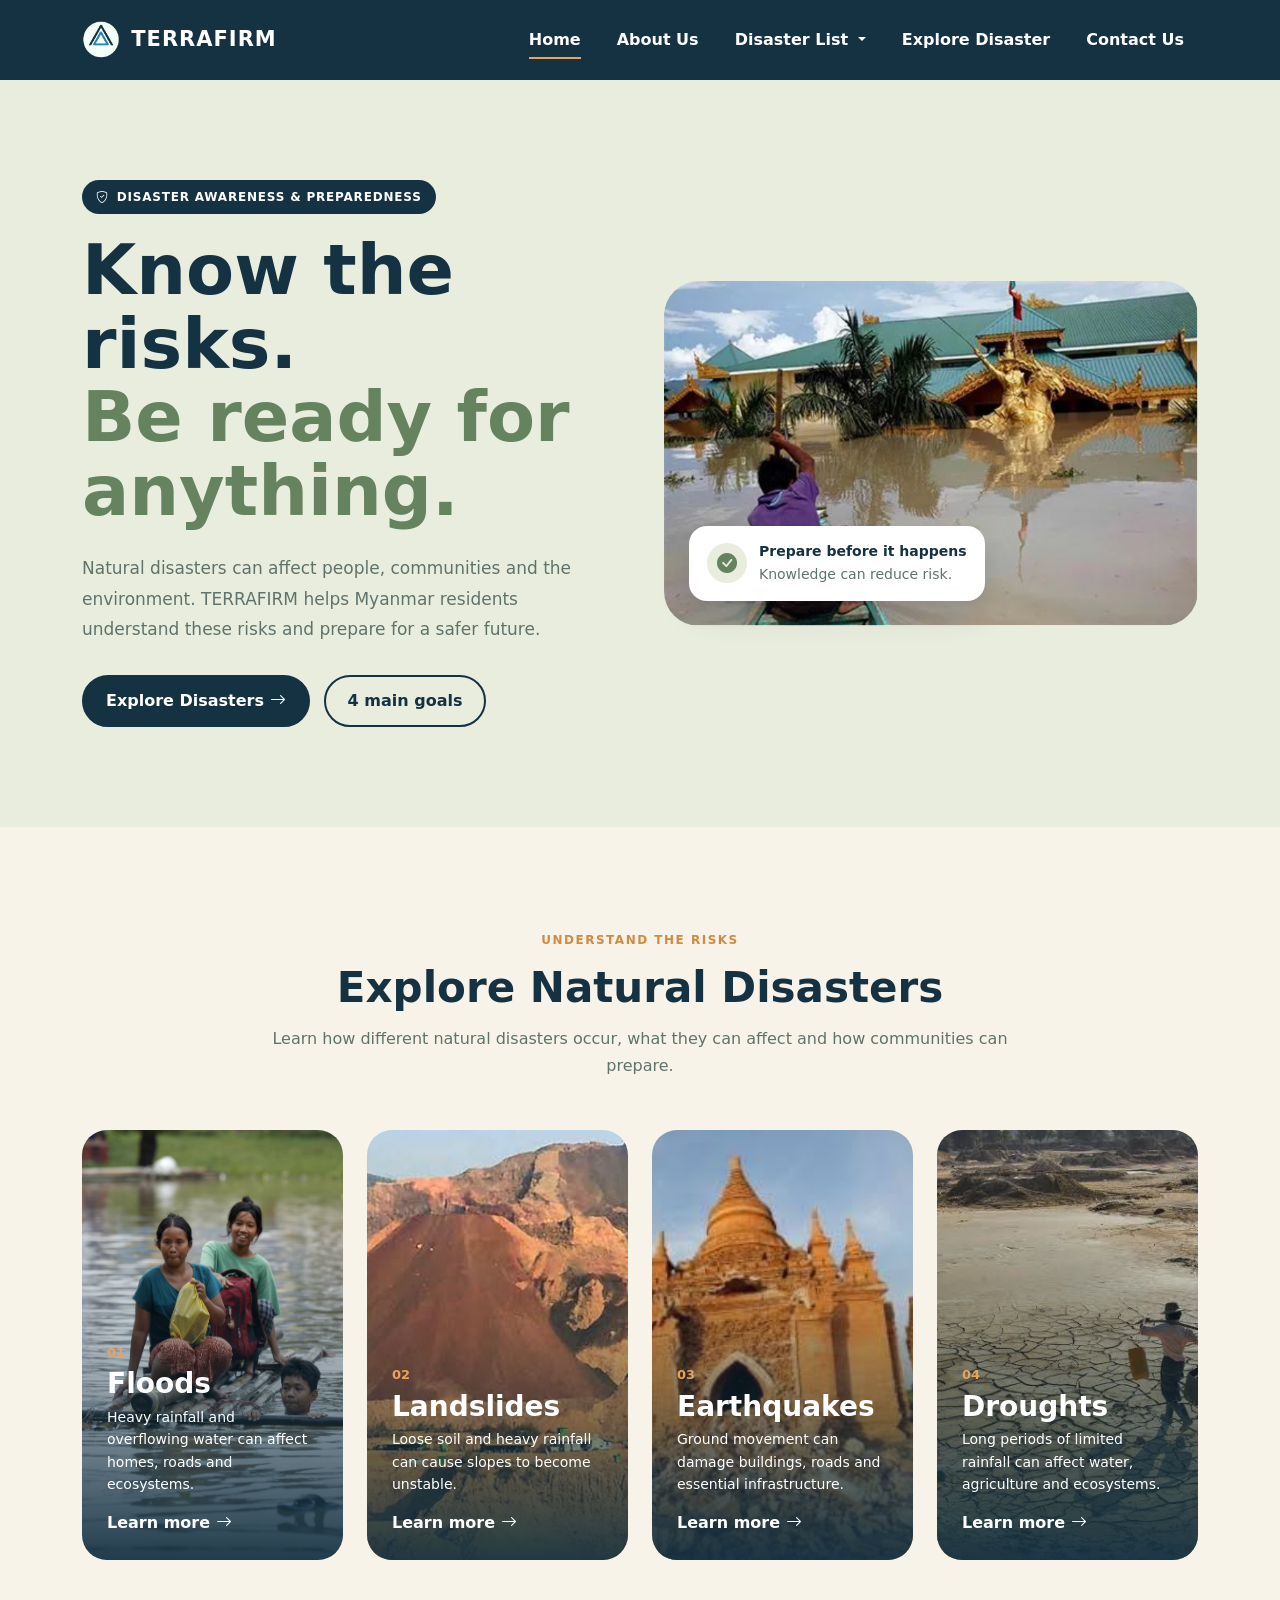
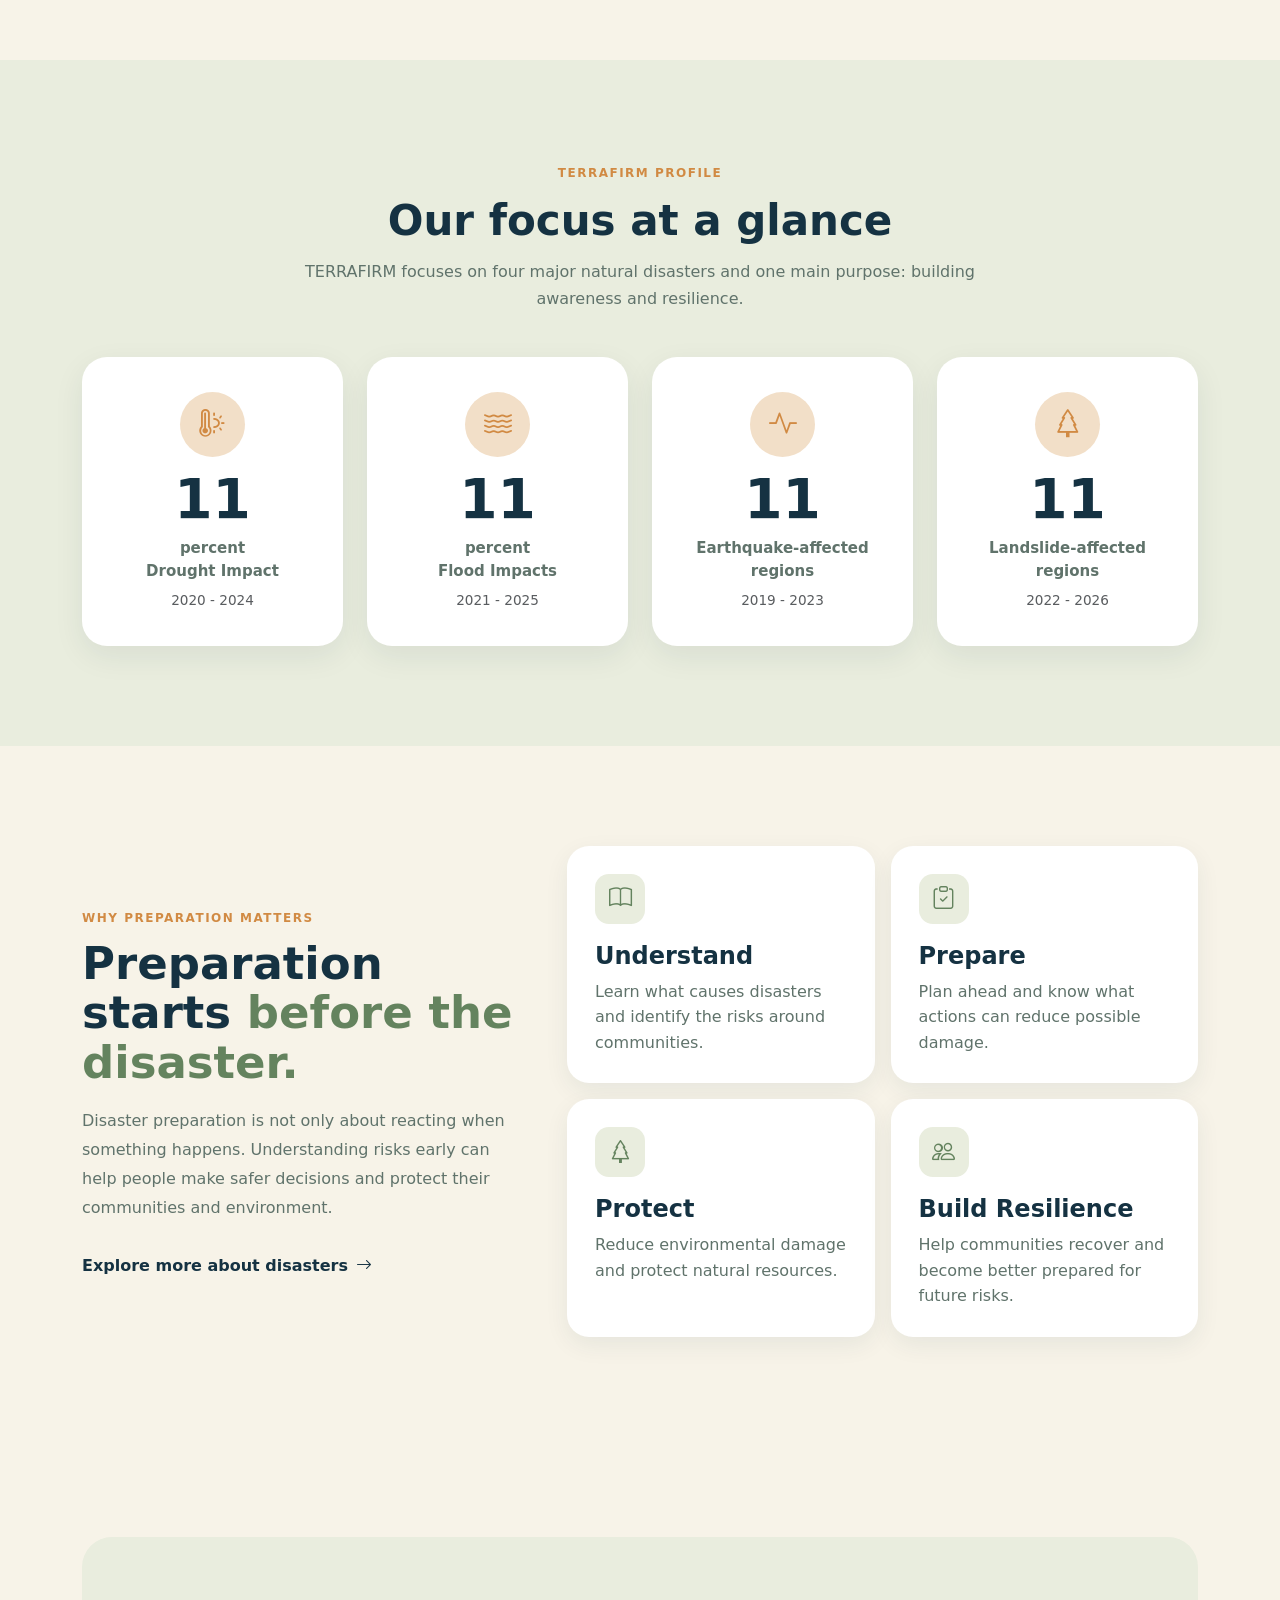
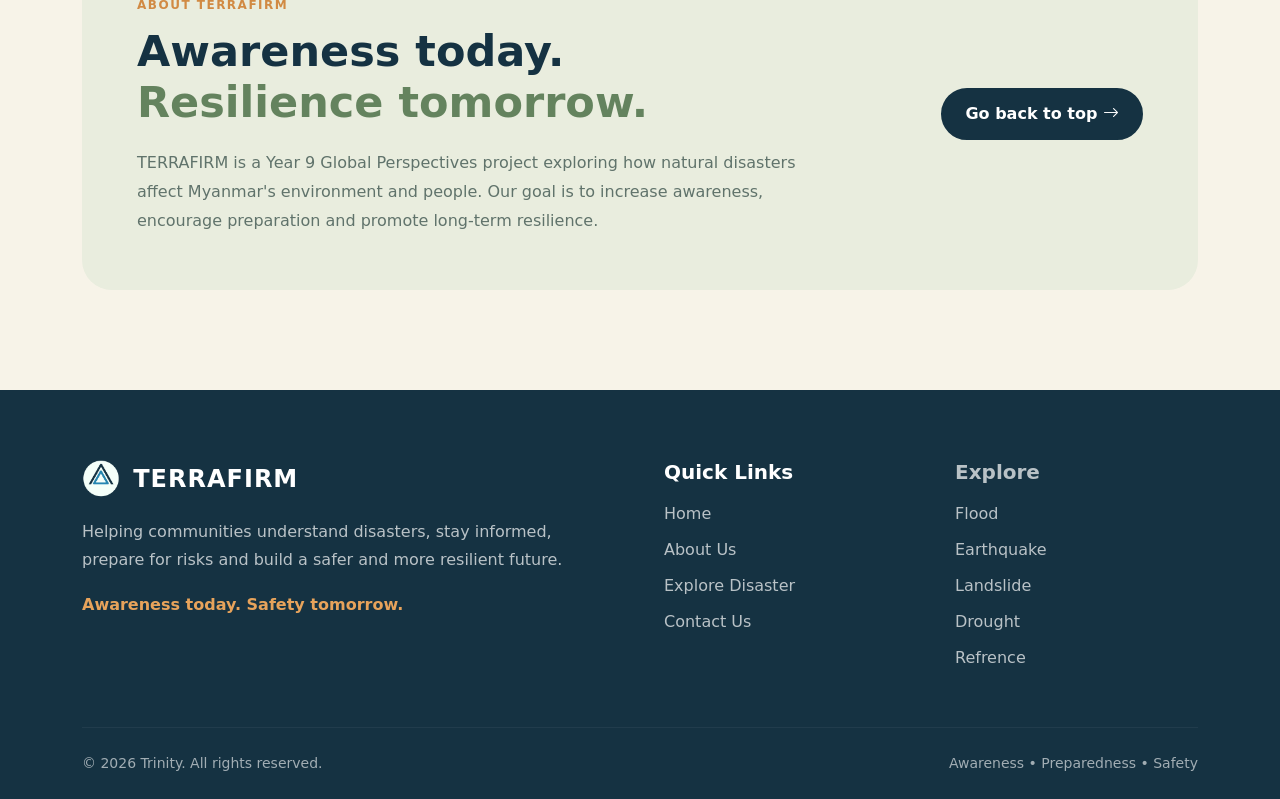
==== index.html @ 80b5dbc0 "Add files via upload" ====
<!DOCTYPE html>
<html lang="en">
<head>
    <meta charset="UTF-8">
    <meta name="viewport" content="width=device-width, initial-scale=1.0">
    <title>Home - TERRAFIRM</title>
    <link rel="icon" type="image/x-icon" href="./img/Logo.png">
    <!-- Bootstrap 5 CSS CDN -->
    <link href="https://cdn.jsdelivr.net/npm/bootstrap@5.3.3/dist/css/bootstrap.min.css" rel="stylesheet">
    <link rel="stylesheet" href="https://cdn.jsdelivr.net/npm/bootstrap-icons@1.11.3/font/bootstrap-icons.min.css">
    <link rel="stylesheet" href="style.css">
    <style>
        .hero-section {
            padding: 100px 0;
            background: #e9edde;
        }

        .hero-tag {
            display: inline-flex;
            align-items: center;
            gap: 8px;
            background: #153242;
            color: white;
            padding: 8px 14px;
            border-radius: 30px;
            font-size: 12px;
            font-weight: 700;
            letter-spacing: 0.8px;
            margin-bottom: 20px;
        }

        .hero-section h1 {
            font-size: clamp(42px, 6vw, 70px);
            line-height: 1.05;
            font-weight: 800;
            color: #153242;
            margin-bottom: 25px;
        }

        .hero-section h1 span {
            display: block;
            color: #64835e;
        }

        .hero-text {
            color: #60736b;
            font-size: 17px;
            line-height: 1.8;
            max-width: 570px;
        }

        .hero-buttons {
            display: flex;
            flex-wrap: wrap;
            gap: 14px;
            margin-top: 30px;
        }

        .btn-main {
            background: #153242;
            color: white;
            border: 2px solid #153242;
            padding: 12px 22px;
            border-radius: 30px;
            font-weight: 700;
        }

        .btn-main:hover {
            background: #64835e;
            border-color: #64835e;
            color: white;
        }

        .btn-outline-main {
            background: transparent;
            color: #153242;
            border: 2px solid #153242;
            padding: 12px 22px;
            border-radius: 30px;
            font-weight: 700;
        }

        .btn-outline-main:hover {
            background: #153242;
            color: white;
        }

        .hero-image-wrapper {
            position: relative;
        }

        .hero-image {
            width: 100%;
            border-radius: 35px;
            display: block;
        }

        .floating-card {
            position: absolute;
            left: 25px;
            bottom: 25px;
            display: flex;
            align-items: center;
            gap: 12px;
            background: white;
            padding: 15px 18px;
            border-radius: 18px;
            box-shadow: 0 12px 30px rgba(21, 50, 66, 0.18);
        }

        .floating-icon {
            width: 40px;
            height: 40px;
            display: flex;
            align-items: center;
            justify-content: center;
            background: #e9edde;
            color: #64835e;
            border-radius: 50%;
            font-size: 20px;
        }

        .floating-card strong {
            display: block;
            color: #153242;
            font-size: 14px;
        }

        .floating-card small {
            color: #60736b;
        }

        .section-heading {
            max-width: 750px;
            margin: 0 auto 50px;
        }

        .section-heading > span {
            color: #d18a43;
            font-size: 12px;
            font-weight: 800;
            letter-spacing: 1.5px;
        }

        .section-heading h2 {
            font-size: 42px;
            font-weight: 800;
            color: #153242;
            margin: 12px 0;
        }

        .section-heading p {
            color: #60736b;
            line-height: 1.7;
        }

        .disaster-section {
            padding: 100px 0;
            background: #f7f3e8;
        }

        .disaster-card {
            height: 430px;
            border-radius: 25px;
            overflow: hidden;
            position: relative;
            background: #153242;
        }

        .disaster-card img {
            width: 100%;
            height: 100%;
            object-fit: cover;
            display: block;
            transition: transform 0.5s ease;
        }

        .disaster-card:hover img {
            transform: scale(1.08);
        }

        .disaster-overlay {
            position: absolute;
            inset: 0;
            display: flex;
            flex-direction: column;
            justify-content: flex-end;
            padding: 25px;
            color: white;
            background: linear-gradient(
                transparent 25%,
                rgba(21, 50, 66, 0.95) 100%
            );
        }

        .disaster-overlay > span {
            color: #e7a35b;
            font-size: 13px;
            font-weight: 800;
        }

        .disaster-overlay h3 {
            font-size: 28px;
            font-weight: 800;
            margin: 5px 0;
        }

        .disaster-overlay p {
            font-size: 14px;
            line-height: 1.6;
            margin-bottom: 15px;
        }

        .disaster-overlay a {
            color: white;
            text-decoration: none;
            font-weight: 700;
        }

        .disaster-overlay a:hover {
            color: #e7a35b;
        }

        /* Profiel Statistics */

        .stats-section {
            padding: 100px 0;
            background: #e9edde;
        }

        .stats-section .section-heading {
            margin-bottom: 45px;
        }

        .stat-card {
            background: white;
            border-radius: 25px;
            padding: 35px 20px;
            text-align: center;
            height: 100%;
            box-shadow: 0 10px 30px rgba(21, 50, 66, 0.08);
            transition: transform 0.3s ease,
                        box-shadow 0.3s ease;
        }

        .stat-card:hover {
            transform: translateY(-8px);
            box-shadow: 0 18px 40px rgba(21, 50, 66, 0.15);
        }

        .stat-icon {
            width: 65px;
            height: 65px;
            margin: 0 auto 15px;
            display: flex;
            align-items: center;
            justify-content: center;
            background: #f2dfc8;
            color: #d18a43;
            border-radius: 50%;
            font-size: 28px;
        }

        .stat-card h3 {
            color: #153242;
            font-size: 55px;
            line-height: 1;
            font-weight: 800;
            margin: 10px 0;
        }

        .stat-card p {
            color: #60736b;
            font-size: 15px;
            font-weight: 700;
            margin: 0;
        }

        .why-section {
            padding: 100px 0;
            background: #f7f3e8;
        }

        .section-label {
            display: inline-block;
            color: #d18a43;
            font-size: 12px;
            font-weight: 800;
            letter-spacing: 1.5px;
            margin-bottom: 12px;
        }

        .why-section h2 {
            font-size: 45px;
            line-height: 1.1;
            font-weight: 800;
            color: #153242;
            margin-bottom: 20px;
        }

        .why-section h2 span {
            color: #64835e;
        }

        .why-section > .container > .row > .col-lg-5 > p {
            color: #60736b;
            line-height: 1.8;
        }

        .text-button {
            display: inline-flex;
            align-items: center;
            gap: 8px;
            margin-top: 15px;
            color: #153242;
            font-weight: 700;
            text-decoration: none;
        }

        .text-button:hover {
            color: #d18a43;
        }

        .info-card {
            background: white;
            padding: 28px;
            border-radius: 22px;
            height: 100%;
            box-shadow: 0 8px 25px rgba(21, 50, 66, 0.07);
        }

        .info-icon {
            width: 50px;
            height: 50px;
            display: flex;
            align-items: center;
            justify-content: center;
            background: #e9edde;
            color: #64835e;
            border-radius: 14px;
            font-size: 23px;
            margin-bottom: 18px;
        }

        .info-card h4 {
            color: #153242;
            font-weight: 800;
        }

        .info-card p {
            color: #60736b;
            line-height: 1.6;
            margin: 0;
        }

        .snapshot-section {
            padding: 100px 0;
            background: #153242;
        }

        .light-heading > span {
            color: #e7a35b;
        }

        .light-heading h2 {
            color: white;
        }

        .light-heading p {
            color: rgba(255, 255, 255, 0.72);
        }

        .snapshot-card {
            position: relative;
            background: #203f4f;
            border: 1px solid rgba(255, 255, 255, 0.08);
            border-radius: 25px;
            padding: 30px;
            min-height: 280px;
            color: white;
            transition: transform 0.3s ease;
        }

        .snapshot-card:hover {
            transform: translateY(-8px);
        }

        .snapshot-number {
            color: #e7a35b;
            font-size: 13px;
            font-weight: 800;
            margin-bottom: 30px;
        }

        .snapshot-card > i {
            font-size: 35px;
            color: #e7a35b;
            display: block;
            margin-bottom: 18px;
        }

        .snapshot-card h4 {
            font-weight: 800;
            margin-bottom: 12px;
        }

        .snapshot-card p {
            color: rgba(255, 255, 255, 0.7);
            line-height: 1.6;
            margin: 0;
        }

        .project-section {
            padding: 100px 0;
            background: #f7f3e8;
        }

        .project-box {
            background: #e9edde;
            border-radius: 30px;
            padding: 55px;
        }

        .project-box h2 {
            color: #153242;
            font-size: 43px;
            font-weight: 800;
            margin-bottom: 20px;
        }

        .project-box h2 span {
            color: #64835e;
        }

        .project-box p {
            color: #60736b;
            line-height: 1.8;
            max-width: 750px;
            margin: 0;
        }

        @media (max-width: 991px) {

            .hero-section {
                padding: 70px 0;
            }

            .hero-section h1 {
                font-size: 50px;
            }

            .hero-image-wrapper {
                margin-top: 20px;
            }

            .why-section h2 {
                font-size: 40px;
            }

            .project-box {
                padding: 40px;
            }
        }

        @media (max-width: 576px) {

            .hero-section {
                padding: 60px 0;
            }

            .hero-section h1 {
                font-size: 42px;
            }

            .hero-text {
                font-size: 15px;
            }

            .floating-card {
                left: 12px;
                bottom: 12px;
                padding: 12px;
            }

            .disaster-section,
            .stats-section,
            .why-section,
            .snapshot-section,
            .project-section {
                padding: 70px 0;
            }

            .section-heading h2 {
                font-size: 34px;
            }

            .why-section h2 {
                font-size: 36px;
            }

            .project-box {
                padding: 30px 20px;
            }

            .project-box h2 {
                font-size: 34px;
            }
        }
    </style>
</head>
<body class="d-flex flex-column min-vh-100">
    <nav class="navbar navbar-expand-lg navbar-dark">
        <div class="container">
            <a class="navbar-brand d-flex align-items-center" href="./index.html">
                <img src="./img/Logo.png" alt="TERRAFIRM Logo" class="logo">
                <span class="brand-name">TERRAFIRM</span>
            </a>

            <!-- Burger -->
            <button class="navbar-toggler border-0 shadow-none" type="button" data-bs-toggle="collapse" data-bs-target="#navbarNav" aria-controls="navbarNav" aria-expanded="false" aria-label="Toggle navigation">
                <span class="navbar-toggler-icon"></span>
            </button>

            <div class="collapse navbar-collapse" id="navbarNav">
                <ul class="navbar-nav ms-auto align-items-lg-center gap-lg-2">
                    <li class="nav-item">
                        <a class="nav-link active" href="./index.html">
                            Home
                        </a>
                    </li>

                    <li class="nav-item">
                        <a class="nav-link" href="./aboutUs.html">
                            About Us
                        </a>
                    </li>

                    <!-- Disaster Dropdown -->
                    <li class="nav-item dropdown">
                        <a class="nav-link dropdown-toggle" href="#" role="button" data-bs-toggle="dropdown" aria-expanded="false"> Disaster List </a>

                        <ul class="dropdown-menu">
                            <li>
                                <a class="dropdown-item" href="./flood.html">
                                    <i class="bi bi-water me-2"></i>
                                    Flood
                                </a>
                            </li>

                            <li>
                                <a class="dropdown-item" href="./earthquake.html">
                                    <i class="bi bi-globe-americas me-2"></i>
                                    Earthquake
                                </a>
                            </li>

                            <li>
                                <a class="dropdown-item" href="./landslide.html">
                                    <i class="bi bi-tree me-2"></i>
                                    Landslide
                                </a>
                            </li>

                            <li>
                                <a class="dropdown-item" href="./drought.html">
                                    <i class="bi bi-brightness-high me-2"></i>
                                    Drought
                                </a>
                            </li>
                        </ul>
                    </li>

                    <li class="nav-item">
                        <a class="nav-link" href="./explore.html">
                            Explore Disaster
                        </a>
                    </li>

                    <li class="nav-item">
                        <a class="nav-link contact-link" href="./contactUs.html">
                            Contact Us
                        </a>
                    </li>
                </ul>
            </div>
        </div>
    </nav>

    <!-- Hero Section -->

    <section class="hero-section">
        <div class="container">
            <div class="row align-items-center g-5">
                <div class="col-lg-6">
                    <span class="hero-tag">
                        <i class="bi bi-shield-check"></i>
                        DISASTER AWARENESS & PREPAREDNESS
                    </span>

                    <h1>
                        Know the risks.
                        <span>Be ready for anything.</span>
                    </h1>

                    <p class="hero-text">
                        Natural disasters can affect people, communities and
                        the environment. TERRAFIRM helps Myanmar residents
                        understand these risks and prepare for a safer future.
                    </p>

                    <div class="hero-buttons">
                        <a href="#explore-disaster" class="btn btn-main">
                            Explore Disasters
                            <i class="bi bi-arrow-right"></i>
                        </a>

                        <a href="#why-prepare" class="btn btn-outline-main">
                            4 main goals
                        </a>
                    </div>
                </div>

                <div class="col-lg-6">
                    <div class="hero-image-wrapper">
                        <img src="./img/home/home-img-1.png" alt="Disaster Preparedness" class="hero-image">

                        <div class="floating-card">
                            <div class="floating-icon">
                                <i class="bi bi-check-circle-fill"></i>
                            </div>

                            <div>
                                <strong>Prepare before it happens</strong>
                                <small>Knowledge can reduce risk.</small>
                            </div>
                        </div>
                    </div>
                </div>
            </div>
        </div>
    </section>

    <!-- Disaster Card -->

    <section class="disaster-section" id="explore-disaster">
        <div class="container">

            <div class="section-heading text-center">
                <span>UNDERSTAND THE RISKS</span>

                <h2>Explore Natural Disasters</h2>

                <p>
                    Learn how different natural disasters occur,
                    what they can affect and how communities can prepare.
                </p>
            </div>

            <div class="row g-4">

                <!-- FLOOD -->
                <div class="col-12 col-sm-6 col-lg-3">
                    <div class="disaster-card">
                        <img src="./img/home/flood.png" alt="Flood">

                        <div class="disaster-overlay">
                            <span>01</span>
                            <h3>Floods</h3>

                            <p>
                                Heavy rainfall and overflowing water
                                can affect homes, roads and ecosystems.
                            </p>

                            <a href="./flood.html">
                                Learn more
                                <i class="bi bi-arrow-right"></i>
                            </a>
                        </div>
                    </div>
                </div>

                <!-- LANDSLIDE -->
                <div class="col-12 col-sm-6 col-lg-3">
                    <div class="disaster-card">
                        <img src="./img/home/landslide.png" alt="Landslide">

                        <div class="disaster-overlay">
                            <span>02</span>
                            <h3>Landslides</h3>

                            <p>
                                Loose soil and heavy rainfall can
                                cause slopes to become unstable.
                            </p>

                            <a href="./landslide.html">
                                Learn more
                                <i class="bi bi-arrow-right"></i>
                            </a>
                        </div>
                    </div>
                </div>

                <!-- EARTHQUAKE -->
                <div class="col-12 col-sm-6 col-lg-3">
                    <div class="disaster-card">
                        <img src="./img/home/earthquake.png" alt="Earthquake">

                        <div class="disaster-overlay">
                            <span>03</span>
                            <h3>Earthquakes</h3>

                            <p>
                                Ground movement can damage buildings,
                                roads and essential infrastructure.
                            </p>

                            <a href="./earthquake.html">
                                Learn more
                                <i class="bi bi-arrow-right"></i>
                            </a>
                        </div>
                    </div>
                </div>

                <!-- DROUGHT -->
                <div class="col-12 col-sm-6 col-lg-3">
                    <div class="disaster-card">
                        <img src="./img/home/drought.png" alt="Drought">

                        <div class="disaster-overlay">
                            <span>04</span>
                            <h3>Droughts</h3>

                            <p>
                                Long periods of limited rainfall can
                                affect water, agriculture and ecosystems.
                            </p>

                            <a href="./drought.html">
                                Learn more
                                <i class="bi bi-arrow-right"></i>
                            </a>
                        </div>
                    </div>
                </div>
            </div>
        </div>
    </section>

    <!-- Profiel Statistics -->

    <section class="stats-section">
        <div class="container">
            <div class="section-heading text-center">
                <span>TERRAFIRM PROFILE</span>

                <h2>
                    Our focus at a glance
                </h2>

                <p>
                    TERRAFIRM focuses on four major natural disasters
                    and one main purpose: building awareness and resilience.
                </p>
            </div>

            <div class="row g-4 justify-content-center">
                <!-- Card 1: Drought -->
                <div class="col-6 col-lg-3">
                    <div class="stat-card">
                        <div class="stat-icon">
                            <i class="bi bi-thermometer-sun"></i>
                        </div>

                        <h3>
                            <span class="counter" data-target="16">16</span>
                        </h3>

                        <p>percent</p>

                        <p>
                            Drought Impact
                        </p>
                        
                        <small class="text-muted d-block mt-2" style="font-size: 0.85rem; font-weight: 500;">2020 - 2024</small>
                    </div>
                </div>

                <!-- Card 2: Flood -->
                <div class="col-6 col-lg-3">
                    <div class="stat-card">
                        <div class="stat-icon">
                            <i class="bi bi-water"></i>
                        </div>

                        <h3>
                            <span class="counter" data-target="12">12</span>
                        </h3>

                        <p>percent</p>

                        <p>
                            Flood Impacts
                        </p>

                        <small class="text-muted d-block mt-2" style="font-size: 0.85rem; font-weight: 500;">2021 - 2025</small>
                    </div>
                </div>

                <!-- Card 3: Earthquake -->
                <div class="col-6 col-lg-3">
                    <div class="stat-card">
                        <div class="stat-icon">
                            <i class="bi bi-activity"></i>
                        </div>

                        <h3>
                            <span class="counter" data-target="14">14</span>
                        </h3>

                        <p>
                            Earthquake-affected regions
                        </p>

                        <small class="text-muted d-block mt-2" style="font-size: 0.85rem; font-weight: 500;">2019 - 2023</small>
                    </div>
                </div>

                <!-- Card 4: Landslide -->
                <div class="col-6 col-lg-3">
                    <div class="stat-card">
                        <div class="stat-icon">
                            <i class="bi bi-tree"></i>
                        </div>

                        <h3>
                            <span class="counter" data-target="12">12</span>
                        </h3>

                        <p>
                            Landslide-affected regions
                        </p>

                        <small class="text-muted d-block mt-2" style="font-size: 0.85rem; font-weight: 500;">2022 - 2026</small>
                    </div>
                </div>
            </div>
        </div>
    </section>

    <!-- Prepare -->

    <section class="why-section" id="why-prepare">
        <div class="container">
            <div class="row align-items-center g-5">
                <div class="col-lg-5">
                    <span class="section-label">
                        WHY PREPARATION MATTERS
                    </span>

                    <h2>
                        Preparation starts
                        <span>before the disaster.</span>
                    </h2>

                    <p>
                        Disaster preparation is not only about reacting
                        when something happens. Understanding risks early
                        can help people make safer decisions and protect
                        their communities and environment.
                    </p>

                    <a href="./explore.html" class="text-button">
                        Explore more about disasters
                        <i class="bi bi-arrow-right"></i>
                    </a>
                </div>

                <div class="col-lg-7">
                    <div class="row g-3">
                        <div class="col-md-6">
                            <div class="info-card">
                                <div class="info-icon">
                                    <i class="bi bi-book"></i>
                                </div>

                                <h4>Understand</h4>

                                <p>
                                    Learn what causes disasters and
                                    identify the risks around communities.
                                </p>
                            </div>
                        </div>

                        <div class="col-md-6">
                            <div class="info-card">
                                <div class="info-icon">
                                    <i class="bi bi-clipboard-check"></i>
                                </div>

                                <h4>Prepare</h4>

                                <p>
                                    Plan ahead and know what actions
                                    can reduce possible damage.
                                </p>
                            </div>
                        </div>

                        <div class="col-md-6">
                            <div class="info-card">
                                <div class="info-icon">
                                    <i class="bi bi-tree"></i>
                                </div>

                                <h4>Protect</h4>

                                <p>
                                    Reduce environmental damage and
                                    protect natural resources.
                                </p>
                            </div>
                        </div>

                        <div class="col-md-6">
                            <div class="info-card">
                                <div class="info-icon">
                                    <i class="bi bi-people"></i>
                                </div>

                                <h4>Build Resilience</h4>

                                <p>
                                    Help communities recover and become
                                    better prepared for future risks.
                                </p>
                            </div>
                        </div>
                    </div>
                </div>
            </div>
        </div>
    </section>

    <!-- Project Section -->

    <section class="project-section">
        <div class="container">
            <div class="project-box">
                <div class="row align-items-center g-4">
                    <div class="col-lg-8">
                        <span class="section-label">
                            ABOUT TERRAFIRM
                        </span>

                        <h2>
                            Awareness today.
                            <span>Resilience tomorrow.</span>
                        </h2>

                        <p>
                            TERRAFIRM is a Year 9 Global Perspectives project
                            exploring how natural disasters affect Myanmar's
                            environment and people. Our goal is to increase
                            awareness, encourage preparation and promote
                            long-term resilience.
                        </p>
                    </div>

                    <div class="col-lg-4 text-lg-end">
                        <a href="#" class="btn btn-main">
                            Go back to top
                            <i class="bi bi-arrow-right"></i>
                        </a>
                    </div>
                </div>
            </div>
        </div>
    </section>

    <footer>
        <div class="container">
            <div class="row g-5">
                <div class="col-lg-6">
                    <div class="footer-brand">
                        <img src="./img/Logo.png" alt="TERRAFIRM Logo">
                        <h4>TERRAFIRM</h4>
                    </div>

                    <p class="footer-text">
                        Helping communities understand disasters,
                        stay informed, prepare for risks and build
                        a safer and more resilient future.
                    </p>

                    <div class="footer-slogan">
                        Awareness today. Safety tomorrow.
                    </div>
                </div>

                <div class="col-6 col-lg-3">
                    <h5>Quick Links</h5>

                    <a href="./index.html">Home</a>
                    <a href="./aboutUs.html">About Us</a>
                    <a href="./explore.html">Explore Disaster</a>
                    <a href="./contactUs.html">Contact Us</a>

                </div>

                <div class="col-6 col-lg-3">
                    <h5> <a href="./explore.html">Explore</a> </h5>

                    <a href="./flood.html">Flood</a>
                    <a href="./earthquake.html">Earthquake</a>
                    <a href="./landslide.html">Landslide</a>
                    <a href="./drought.html">Drought</a>
                    <a href="./refrence.html">Refrence</a>
                </div>
            </div>

            <hr>

            <div class="footer-bottom">
                <p>
                    © 2026 Trinity. All rights reserved.
                </p>

                <p>
                    Awareness • Preparedness • Safety
                </p>
            </div>
        </div>
    </footer>

    <!-- Number Counter -->

    <script>

        const counters = document.querySelectorAll(".counter");

        counters.forEach(counter => {

            const target = Number(counter.getAttribute("data-target"));

            let current = 0;

            const timer = setInterval(() => {

                current++;

                counter.textContent = current;

                if (current >= target) {
                    clearInterval(timer);
                }

            }, 200);

        });

    </script>

    <!-- Bootstrap 5 JS Bundle CDN -->
    <script src="https://cdn.jsdelivr.net/npm/bootstrap@5.3.3/dist/js/bootstrap.bundle.min.js"></script>
</body>
</html>
---- style.css ----
.navbar {
    background: #153242;
    padding: 16px 0;
}

.navbar .logo {
    height: 38px;
    width: auto;
}

.navbar .brand-name {
    font-size: 21px;
    font-weight: 800;
    letter-spacing: 1px;
    margin-left: 10px;
    color: white;
}

.navbar .nav-link {
    color: white !important;
    font-weight: 600;
    padding: 10px 14px !important;
    position: relative;
}

/* Navbar Underline */

.navbar .nav-link::before {
    content: "";
    position: absolute;
    left: 14px;
    bottom: 3px;
    width: 0;
    height: 2px;
    background: #e7a35b;
    transition: width 0.25s ease;
}

.navbar .nav-link:hover::before,
.navbar .nav-link.active::before {
    width: calc(100% - 28px);
}

/* Dropdown */

.navbar .dropdown-toggle::before {
    display: none !important;
}

.navbar .dropdown-menu {
    background: #ffffff;
    border: none;
    border-radius: 12px;
    padding: 8px;
    box-shadow: 0 10px 30px rgba(21, 50, 66, 0.15);
}

.navbar .dropdown-item {
    color: #153242;
    border-radius: 8px;
    padding: 10px 14px;
}

.navbar .dropdown-item:hover {
    background: #e9edde;
    color: #153242;
}

@media (max-width: 991.98px) {

    .navbar .nav-link {
        display: inline-block;
        width: fit-content;
    }

    .navbar .nav-link::before {
        left: 0;
        width: 0;
    }

    .navbar .nav-link:hover::before,
    .navbar .nav-link.active::before {
        width: 100%;
    }

}

footer {
    background: #153242;
    color: white;
    padding: 70px 0 25px;
}

footer .footer-brand {
    display: flex;
    align-items: center;
    gap: 12px;
    margin-bottom: 20px;
}

footer .footer-brand img {
    height: 38px;
    width: auto;
}

footer .footer-brand h4 {
    margin: 0;
    font-weight: 800;
    letter-spacing: 1px;
}

footer .footer-text {
    color: rgba(255, 255, 255, 0.7);
    line-height: 1.7;
    max-width: 550px;
}

footer .footer-slogan {
    color: #e7a35b;
    font-weight: 700;
    margin-top: 20px;
}

footer h5 {
    font-weight: 800;
    margin-bottom: 18px;
}

footer a {
    display: block;
    color: rgba(255, 255, 255, 0.7);
    text-decoration: none;
    margin-bottom: 12px;
    transition: color 0.2s ease;
}

footer a:hover {
    color: #e7a35b;
}

footer hr {
    border-color: rgba(255, 255, 255, 0.2);
    margin: 45px 0 25px;
}

footer .footer-bottom {
    display: flex;
    justify-content: space-between;
    gap: 20px;
    flex-wrap: wrap;
}

footer .footer-bottom p {
    color: rgba(255, 255, 255, 0.6);
    margin: 0;
    font-size: 14px;
}

@media (max-width: 576px) {
    footer .footer-bottom {
        flex-direction: column;
    }
}

/* Scrollbar */

::-webkit-scrollbar {
  width: 5px;
}

/* Handle */
::-webkit-scrollbar-thumb {
  background: #888;
}

/* Handle on hover */
::-webkit-scrollbar-thumb:hover {
  background: #555;
}
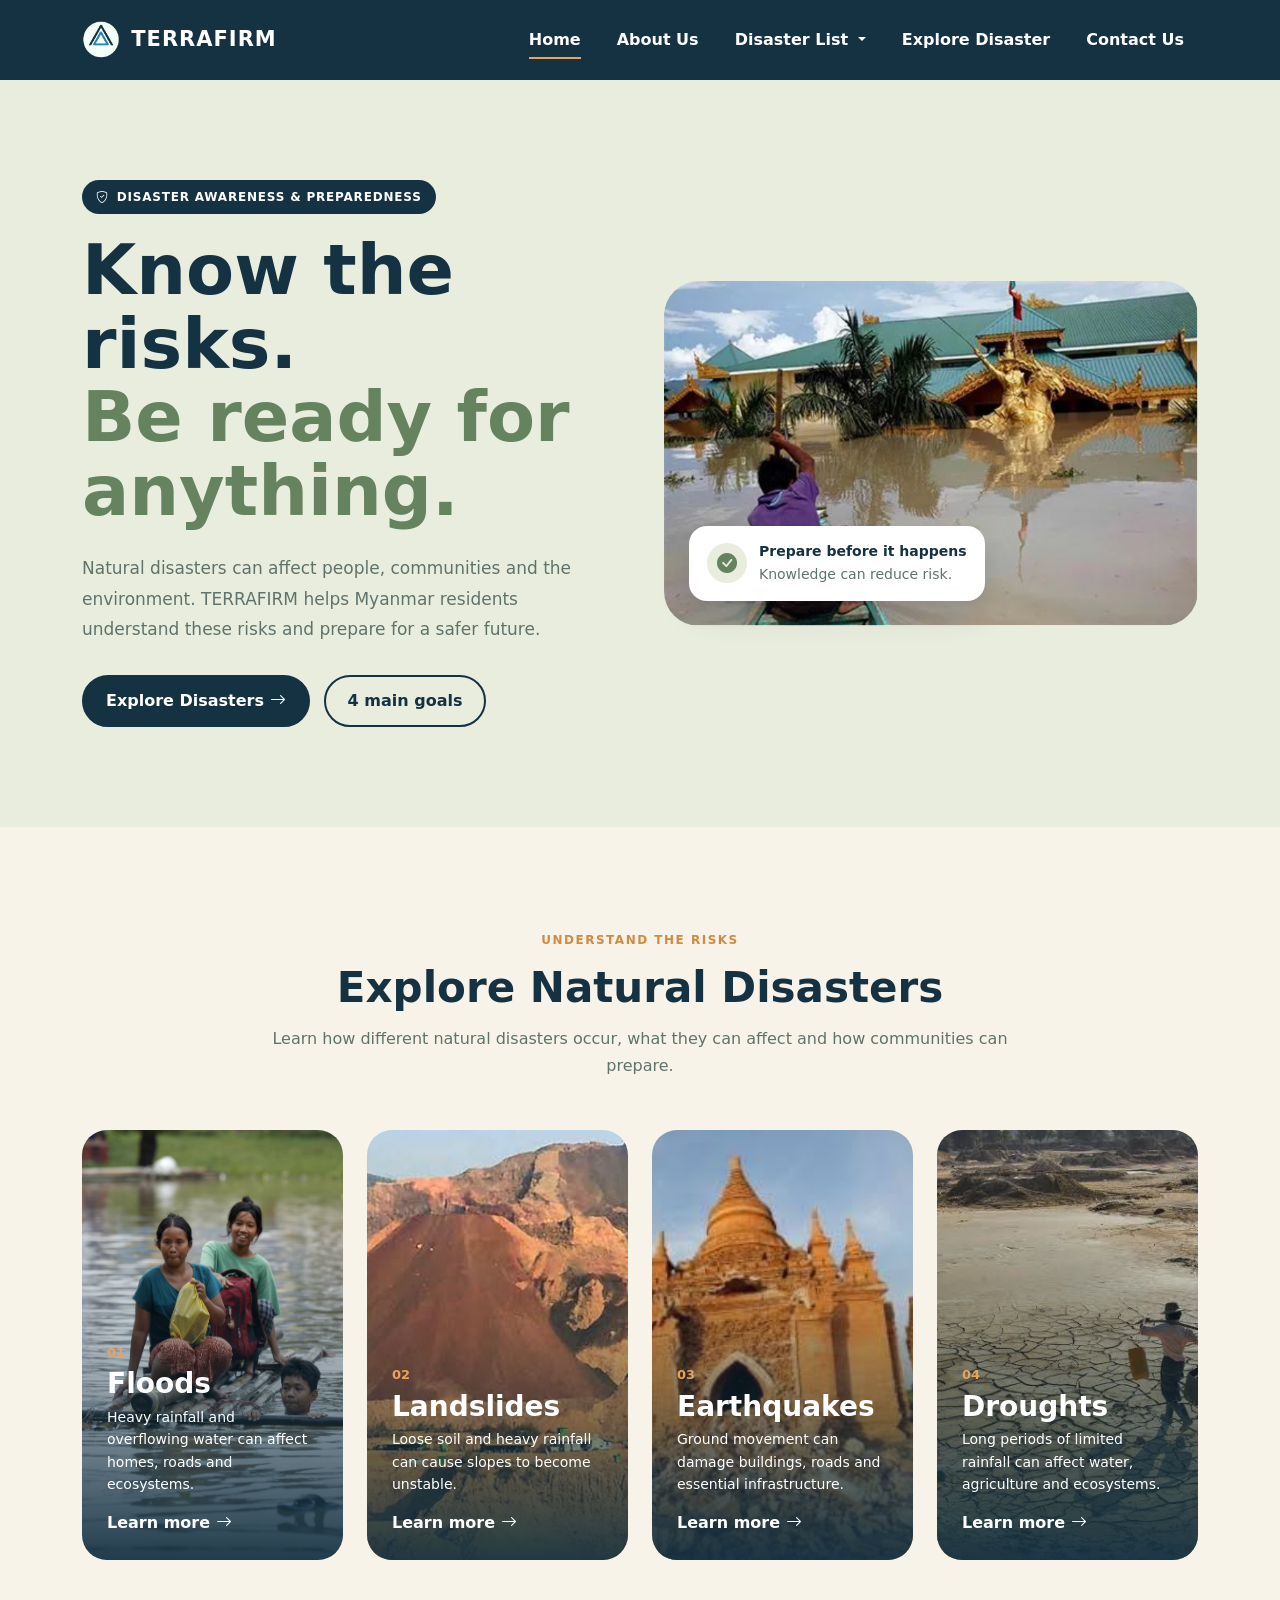
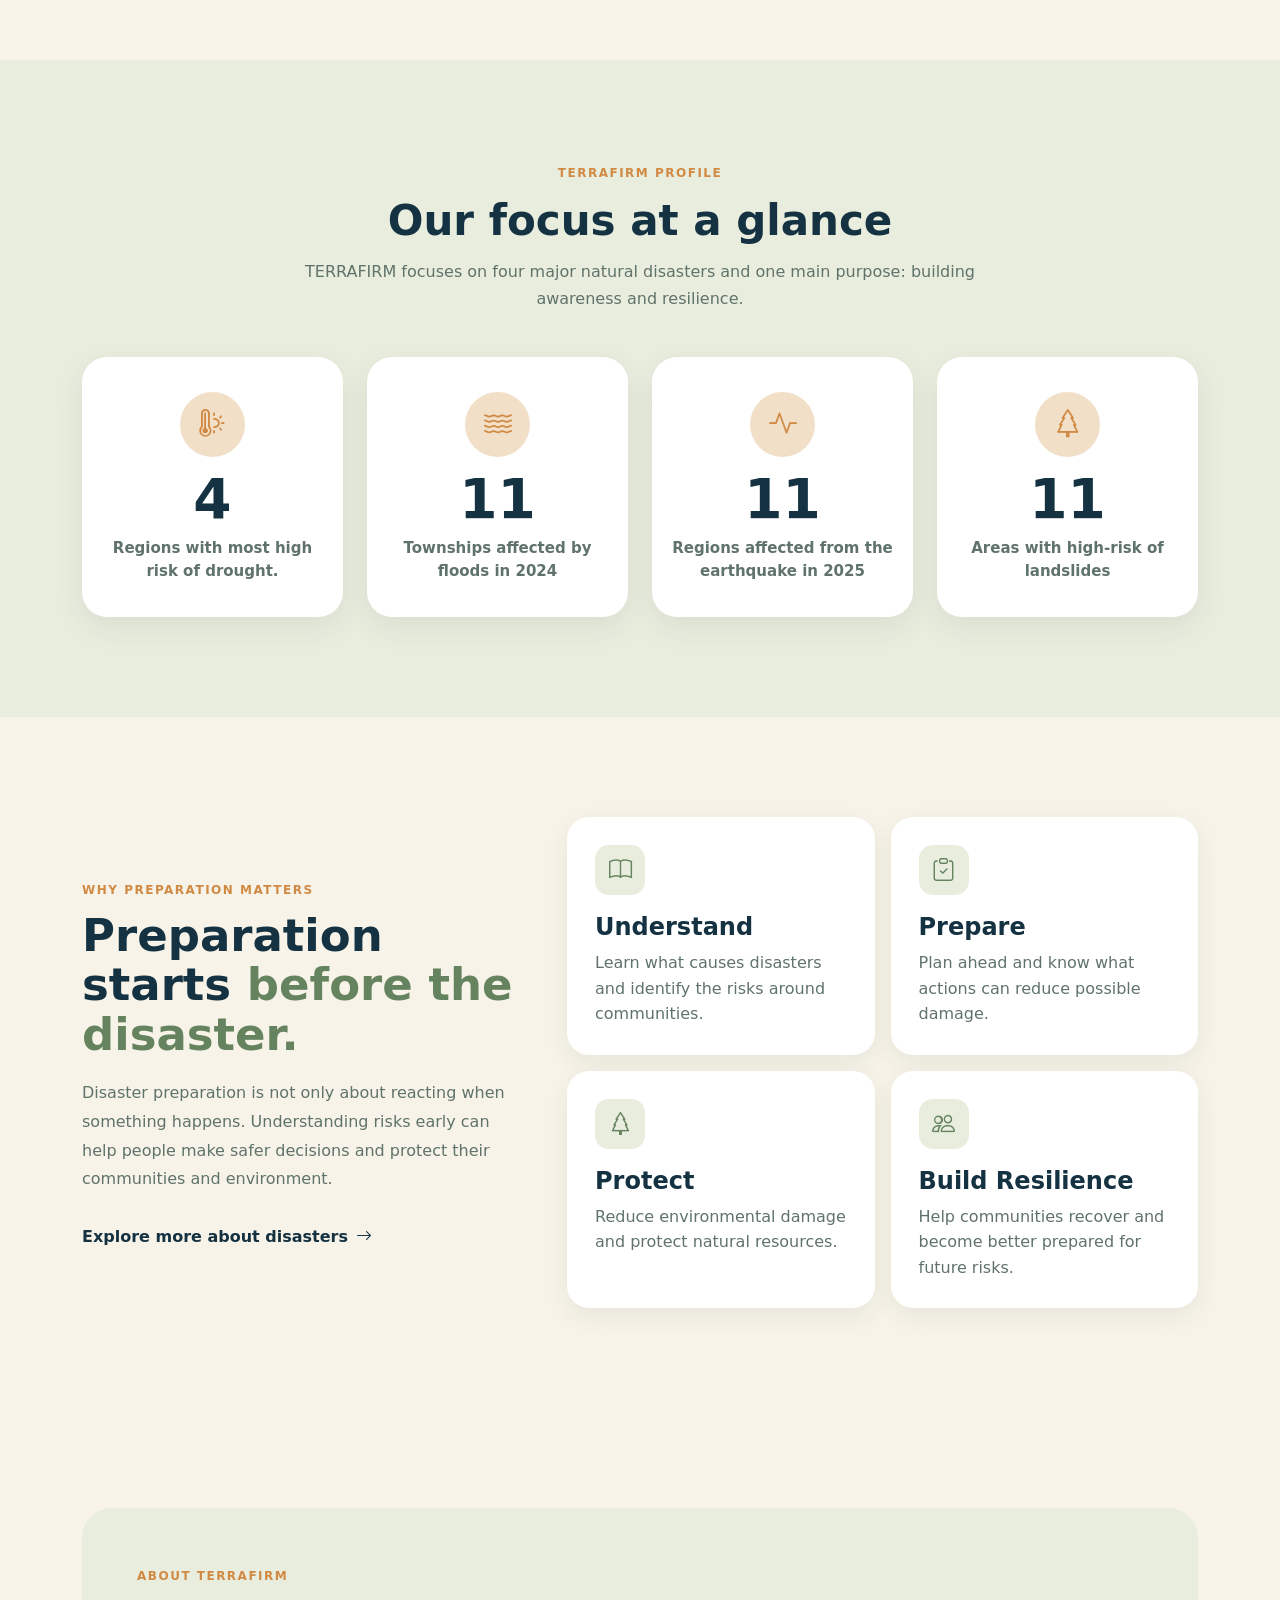
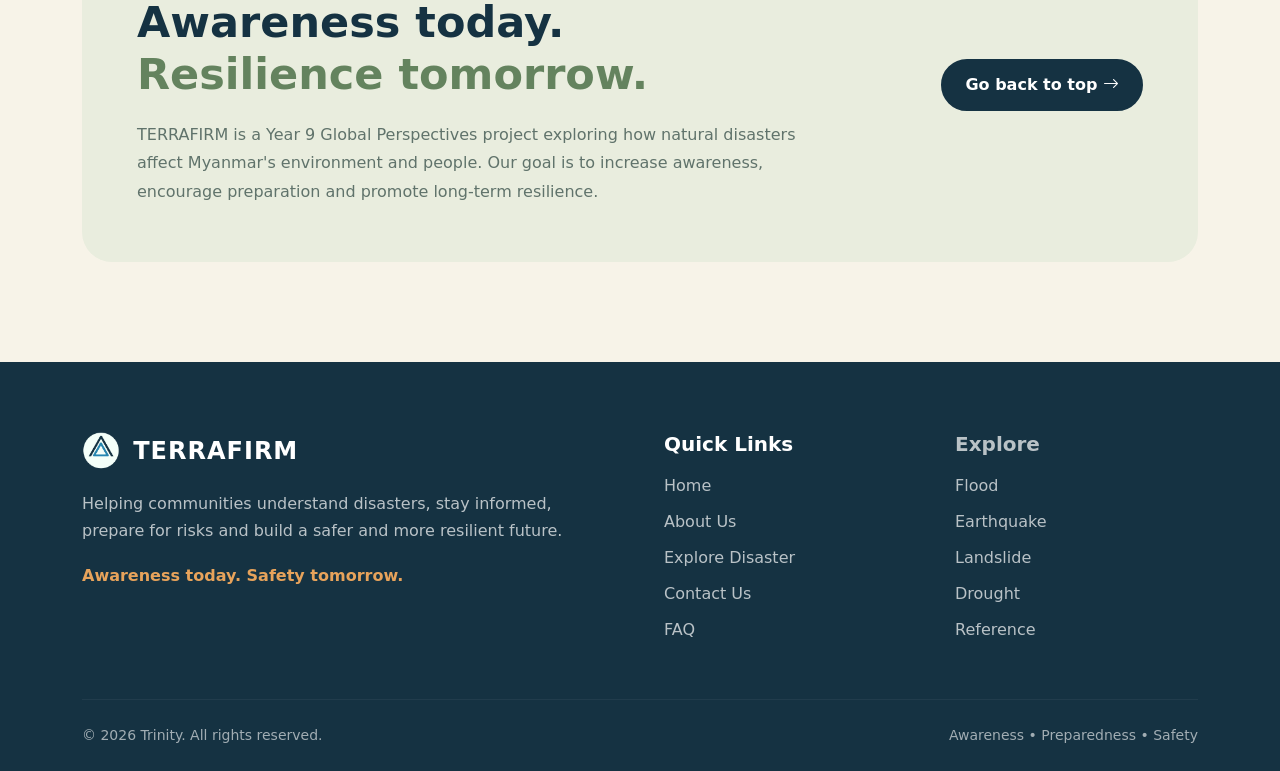
==== commit 0973b07c: "Add files via upload" ====
--- a/index.html
+++ b/index.html
@@ -439,30 +439,7 @@
             margin: 0;
         }
 
-        @media (max-width: 991px) {
-
-            .hero-section {
-                padding: 70px 0;
-            }
-
-            .hero-section h1 {
-                font-size: 50px;
-            }
-
-            .hero-image-wrapper {
-                margin-top: 20px;
-            }
-
-            .why-section h2 {
-                font-size: 40px;
-            }
-
-            .project-box {
-                padding: 40px;
-            }
-        }
-
-        @media (max-width: 576px) {
+        @media (max-width: 768px) {
 
             .hero-section {
                 padding: 60px 0;
@@ -749,105 +726,120 @@
         </div>
     </section>
 
-    <!-- Profiel Statistics -->
+    <!-- Profile Statistics -->
 
     <section class="stats-section">
+ 
         <div class="container">
+ 
             <div class="section-heading text-center">
+ 
                 <span>TERRAFIRM PROFILE</span>
-
+ 
                 <h2>
                     Our focus at a glance
                 </h2>
-
+ 
                 <p>
                     TERRAFIRM focuses on four major natural disasters
                     and one main purpose: building awareness and resilience.
                 </p>
+ 
             </div>
-
+ 
+    <!-- Profile Statistic-->
+ 
             <div class="row g-4 justify-content-center">
-                <!-- Card 1: Drought -->
+ 
                 <div class="col-6 col-lg-3">
+ 
                     <div class="stat-card">
+ 
                         <div class="stat-icon">
                             <i class="bi bi-thermometer-sun"></i>
                         </div>
-
+ 
                         <h3>
-                            <span class="counter" data-target="16">16</span>
+                            <span class="counter" data-target="4">4</span>
                         </h3>
-
-                        <p>percent</p>
-
+ 
+ 
                         <p>
-                            Drought Impact
+                            Regions with most high risk of drought.
                         </p>
-                        
-                        <small class="text-muted d-block mt-2" style="font-size: 0.85rem; font-weight: 500;">2020 - 2024</small>
-                    </div>
-                </div>
-
-                <!-- Card 2: Flood -->
+ 
+                    </div>
+ 
+                </div>
+ 
                 <div class="col-6 col-lg-3">
+ 
                     <div class="stat-card">
+ 
                         <div class="stat-icon">
                             <i class="bi bi-water"></i>
                         </div>
-
+ 
                         <h3>
-                            <span class="counter" data-target="12">12</span>
+                            <span class="counter" data-target="65">65</span>
                         </h3>
-
-                        <p>percent</p>
-
+ 
                         <p>
-                            Flood Impacts
+                            Townships affected by floods in 2024
                         </p>
-
-                        <small class="text-muted d-block mt-2" style="font-size: 0.85rem; font-weight: 500;">2021 - 2025</small>
-                    </div>
-                </div>
-
-                <!-- Card 3: Earthquake -->
+ 
+                    </div>
+ 
+                </div>
+ 
+ 
+ 
                 <div class="col-6 col-lg-3">
+ 
                     <div class="stat-card">
+ 
                         <div class="stat-icon">
                             <i class="bi bi-activity"></i>
                         </div>
-
+ 
                         <h3>
                             <span class="counter" data-target="14">14</span>
                         </h3>
-
+ 
                         <p>
-                            Earthquake-affected regions
+                            Regions affected from the earthquake in 2025
                         </p>
-
-                        <small class="text-muted d-block mt-2" style="font-size: 0.85rem; font-weight: 500;">2019 - 2023</small>
-                    </div>
-                </div>
-
-                <!-- Card 4: Landslide -->
+ 
+                    </div>
+ 
+                </div>
+ 
+ 
+ 
                 <div class="col-6 col-lg-3">
+ 
                     <div class="stat-card">
+ 
                         <div class="stat-icon">
                             <i class="bi bi-tree"></i>
                         </div>
-
+ 
                         <h3>
-                            <span class="counter" data-target="12">12</span>
+                            <span class="counter" data-target="12">12/span>
                         </h3>
-
+ 
                         <p>
-                            Landslide-affected regions
+                            Areas with high-risk of landslides
                         </p>
-
-                        <small class="text-muted d-block mt-2" style="font-size: 0.85rem; font-weight: 500;">2022 - 2026</small>
-                    </div>
-                </div>
+ 
+                    </div>
+ 
+                </div>
+ 
             </div>
+ 
         </div>
+ 
     </section>
 
     <!-- Prepare -->
@@ -1008,7 +1000,7 @@
                     <a href="./aboutUs.html">About Us</a>
                     <a href="./explore.html">Explore Disaster</a>
                     <a href="./contactUs.html">Contact Us</a>
-
+                    <a href="./FAQ.html">FAQ</a>
                 </div>
 
                 <div class="col-6 col-lg-3">
@@ -1018,7 +1010,7 @@
                     <a href="./earthquake.html">Earthquake</a>
                     <a href="./landslide.html">Landslide</a>
                     <a href="./drought.html">Drought</a>
-                    <a href="./refrence.html">Refrence</a>
+                    <a href="./reference.html">Reference</a>
                 </div>
             </div>
 
--- a/style.css
+++ b/style.css
@@ -66,7 +66,7 @@
     color: #153242;
 }
 
-@media (max-width: 991.98px) {
+@media (max-width: 768px) {
 
     .navbar .nav-link {
         display: inline-block;
@@ -156,24 +156,20 @@
     font-size: 14px;
 }
 
-@media (max-width: 576px) {
+@media (max-width: 768px) {
     footer .footer-bottom {
         flex-direction: column;
     }
 }
 
-/* Scrollbar */
-
 ::-webkit-scrollbar {
   width: 5px;
 }
 
-/* Handle */
 ::-webkit-scrollbar-thumb {
   background: #888;
 }
 
-/* Handle on hover */
 ::-webkit-scrollbar-thumb:hover {
   background: #555;
 }
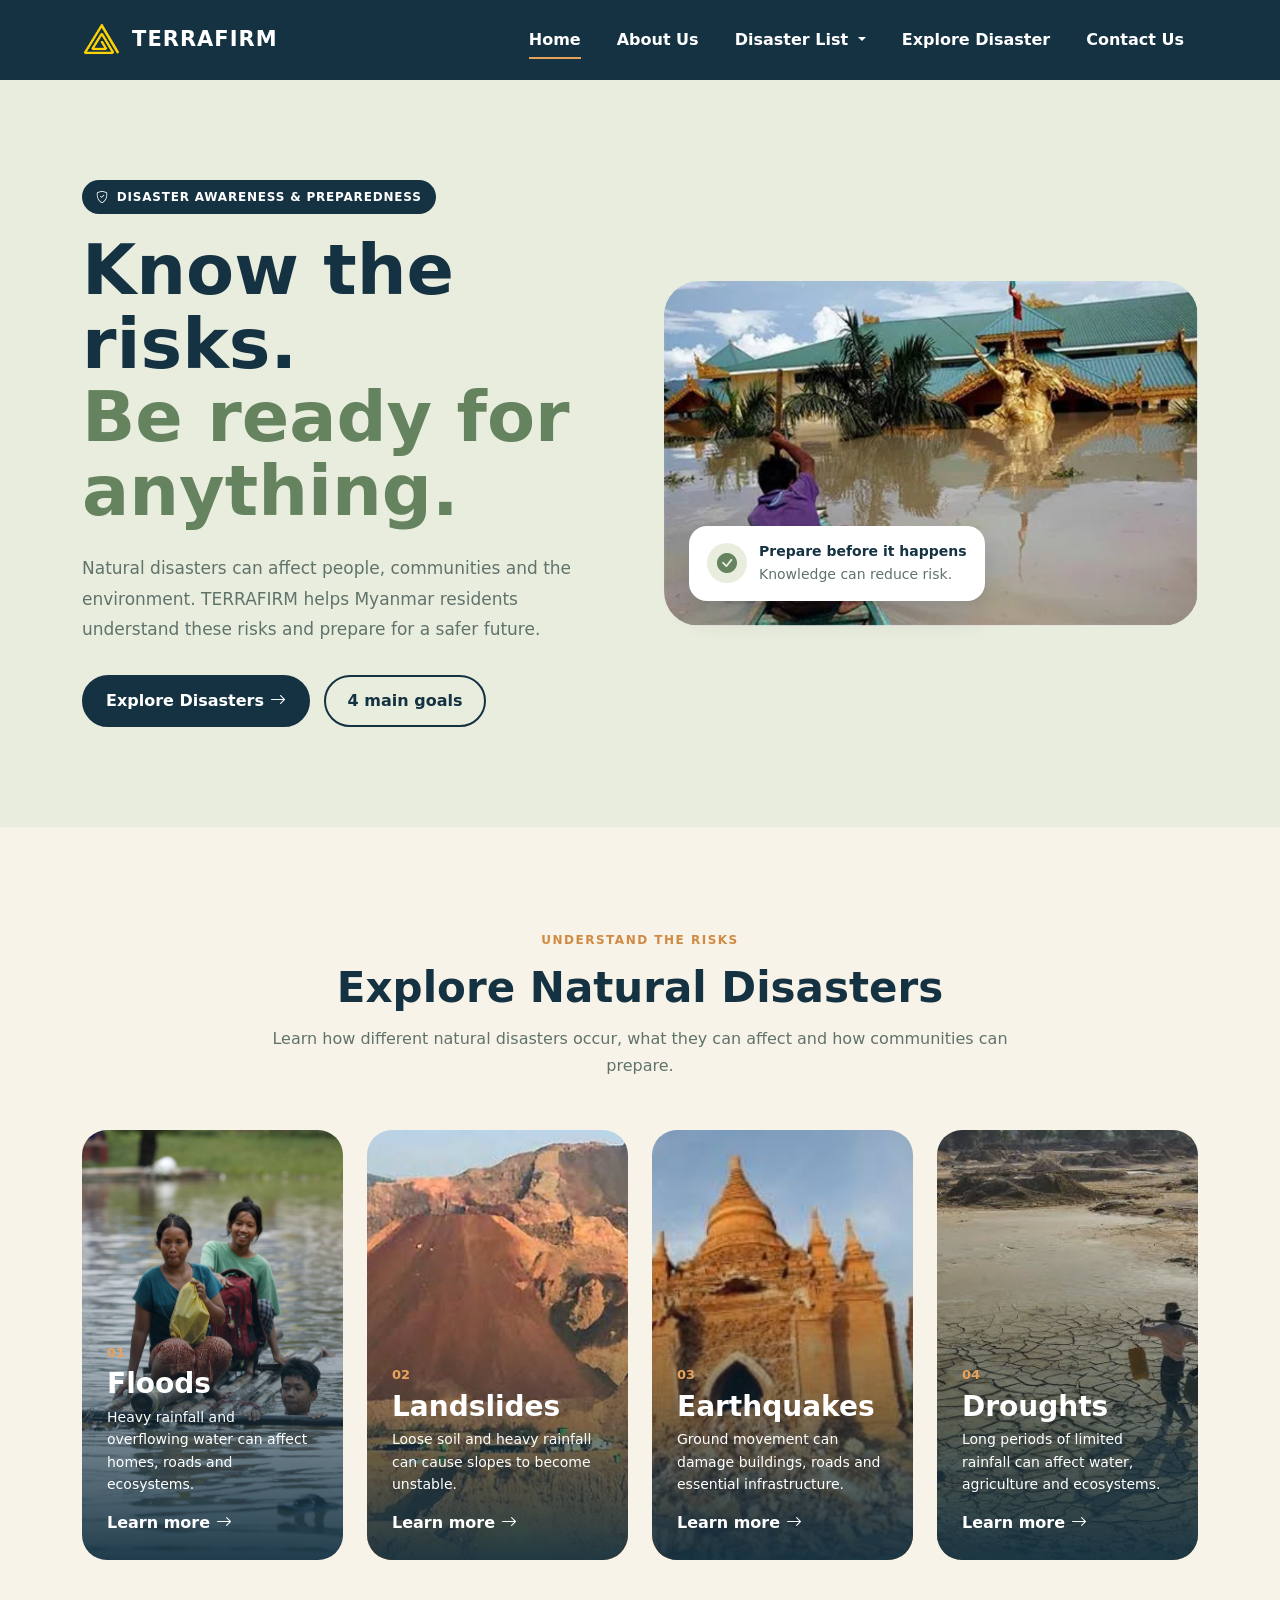
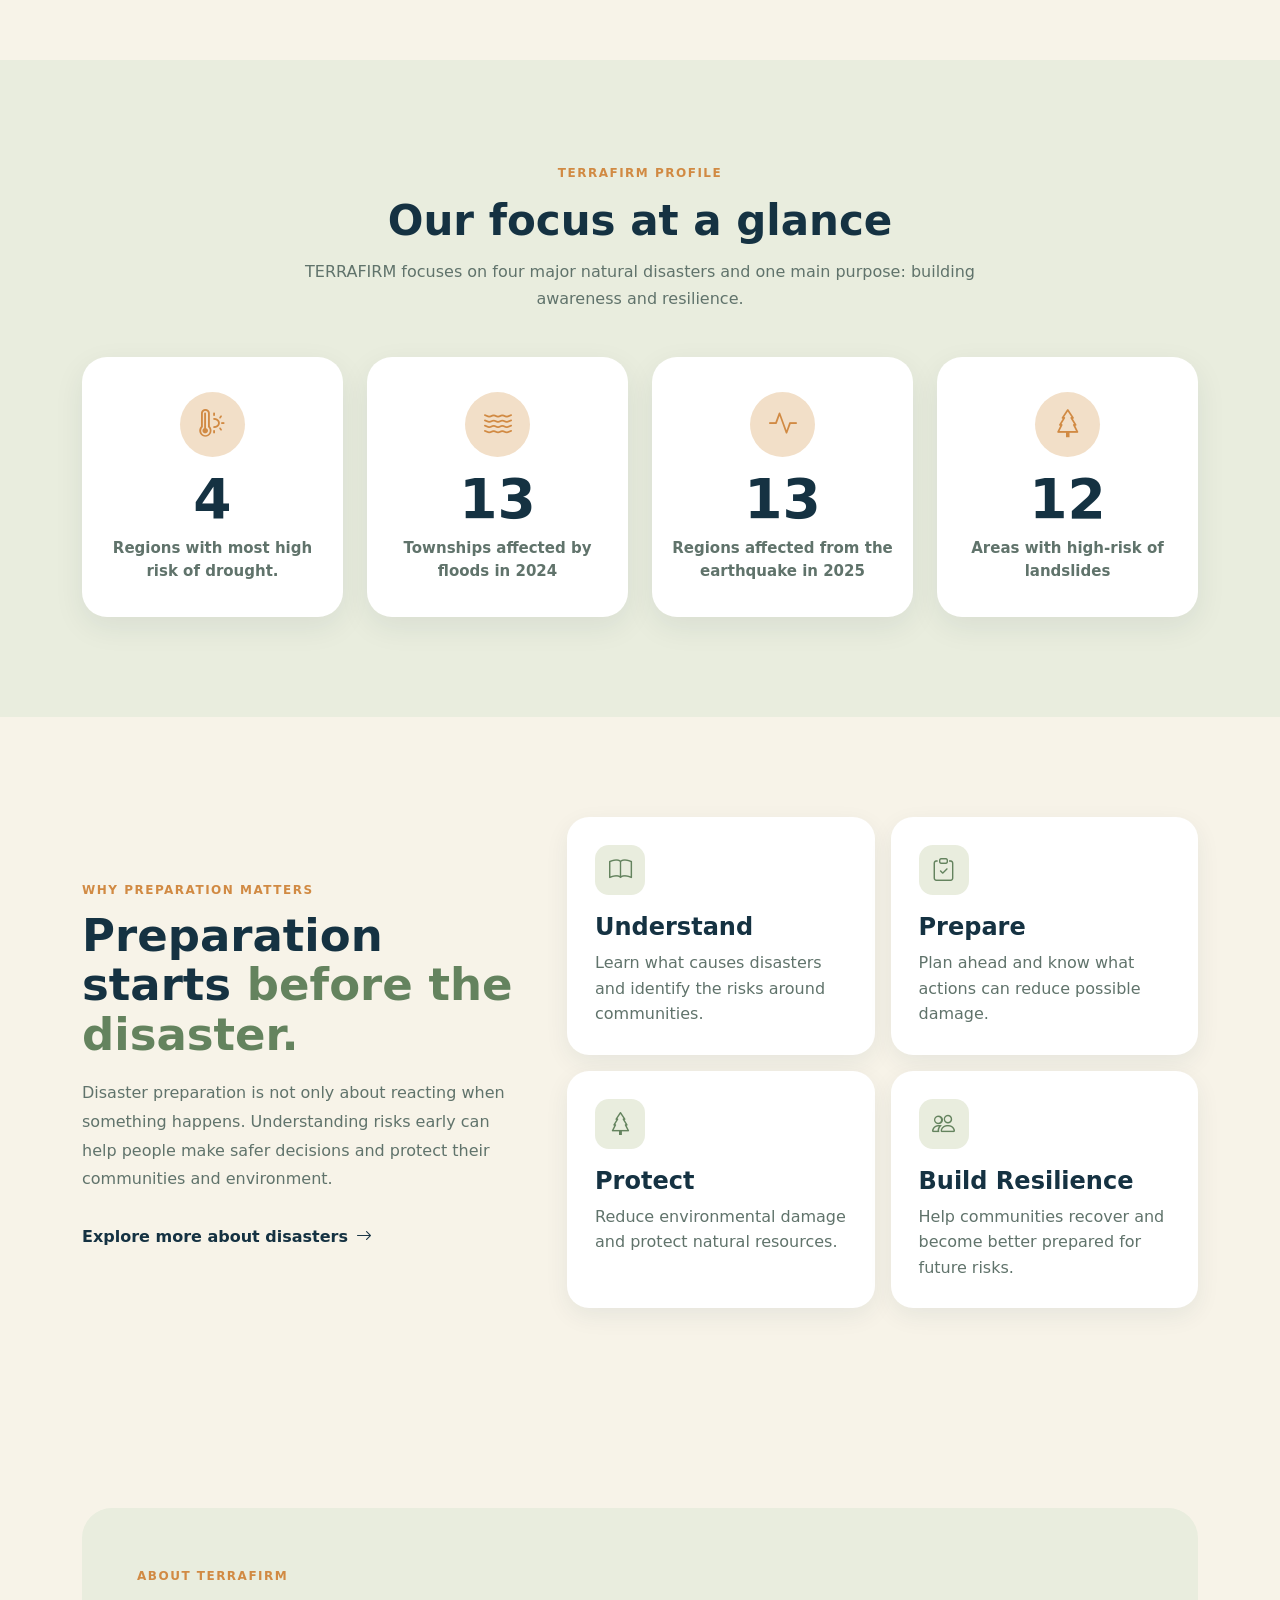
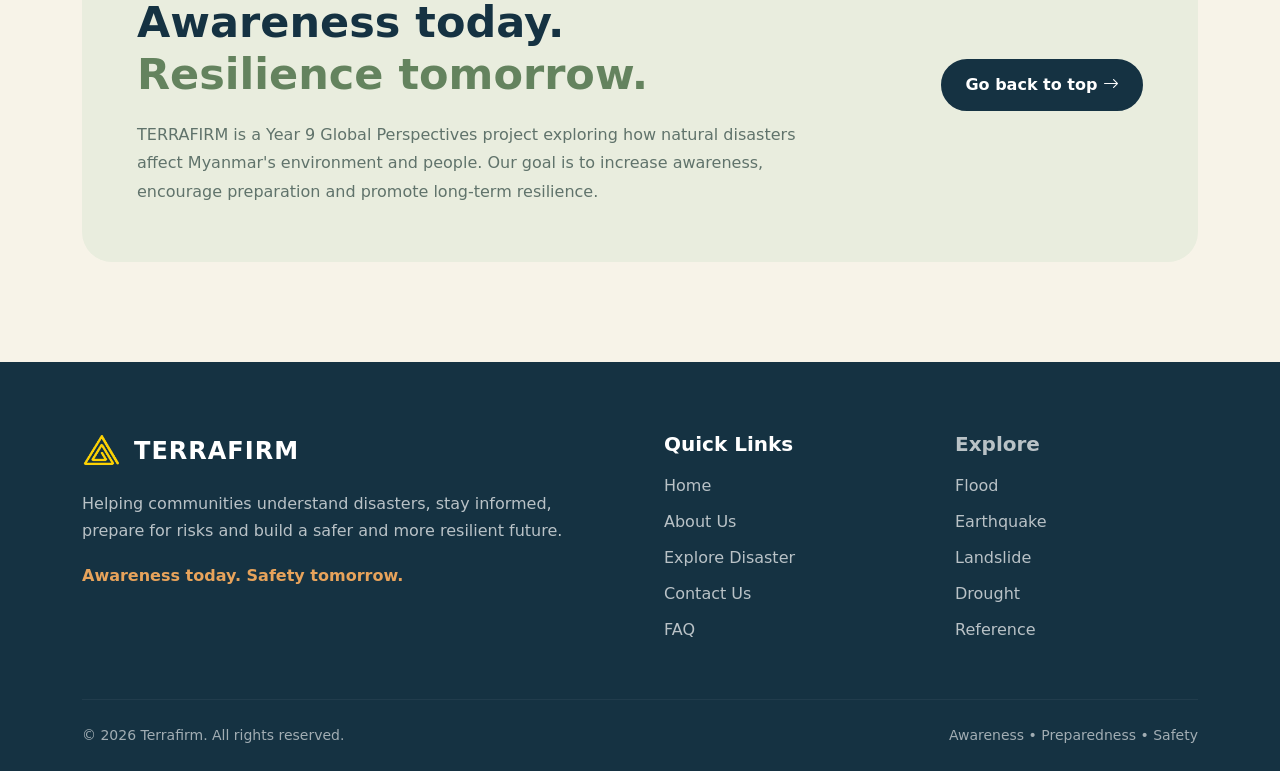
==== commit 2d535a5e: "Update index.html" ====
--- a/index.html
+++ b/index.html
@@ -1018,7 +1018,7 @@
 
             <div class="footer-bottom">
                 <p>
-                    © 2026 Trinity. All rights reserved.
+                    © 2026 Terrafirm. All rights reserved.
                 </p>
 
                 <p>
@@ -1059,4 +1059,4 @@
     <!-- Bootstrap 5 JS Bundle CDN -->
     <script src="https://cdn.jsdelivr.net/npm/bootstrap@5.3.3/dist/js/bootstrap.bundle.min.js"></script>
 </body>
-</html>+</html>
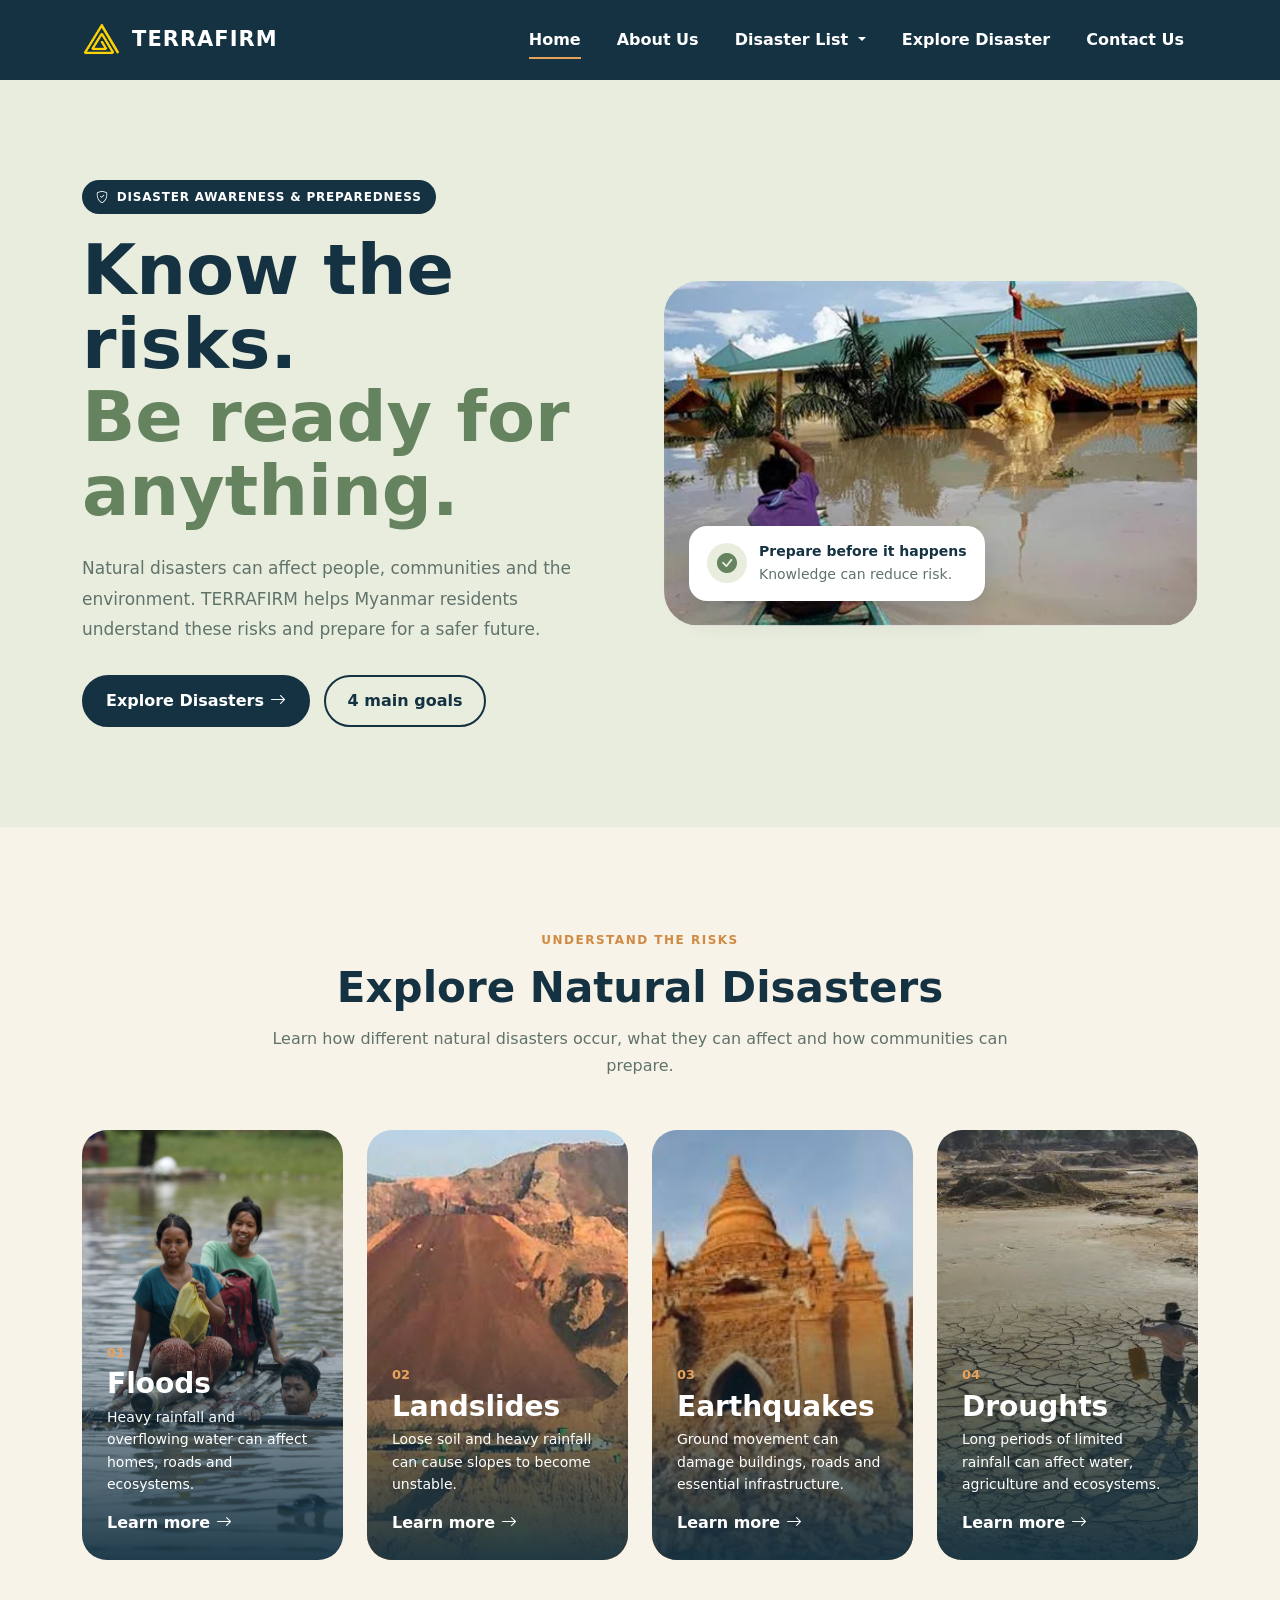
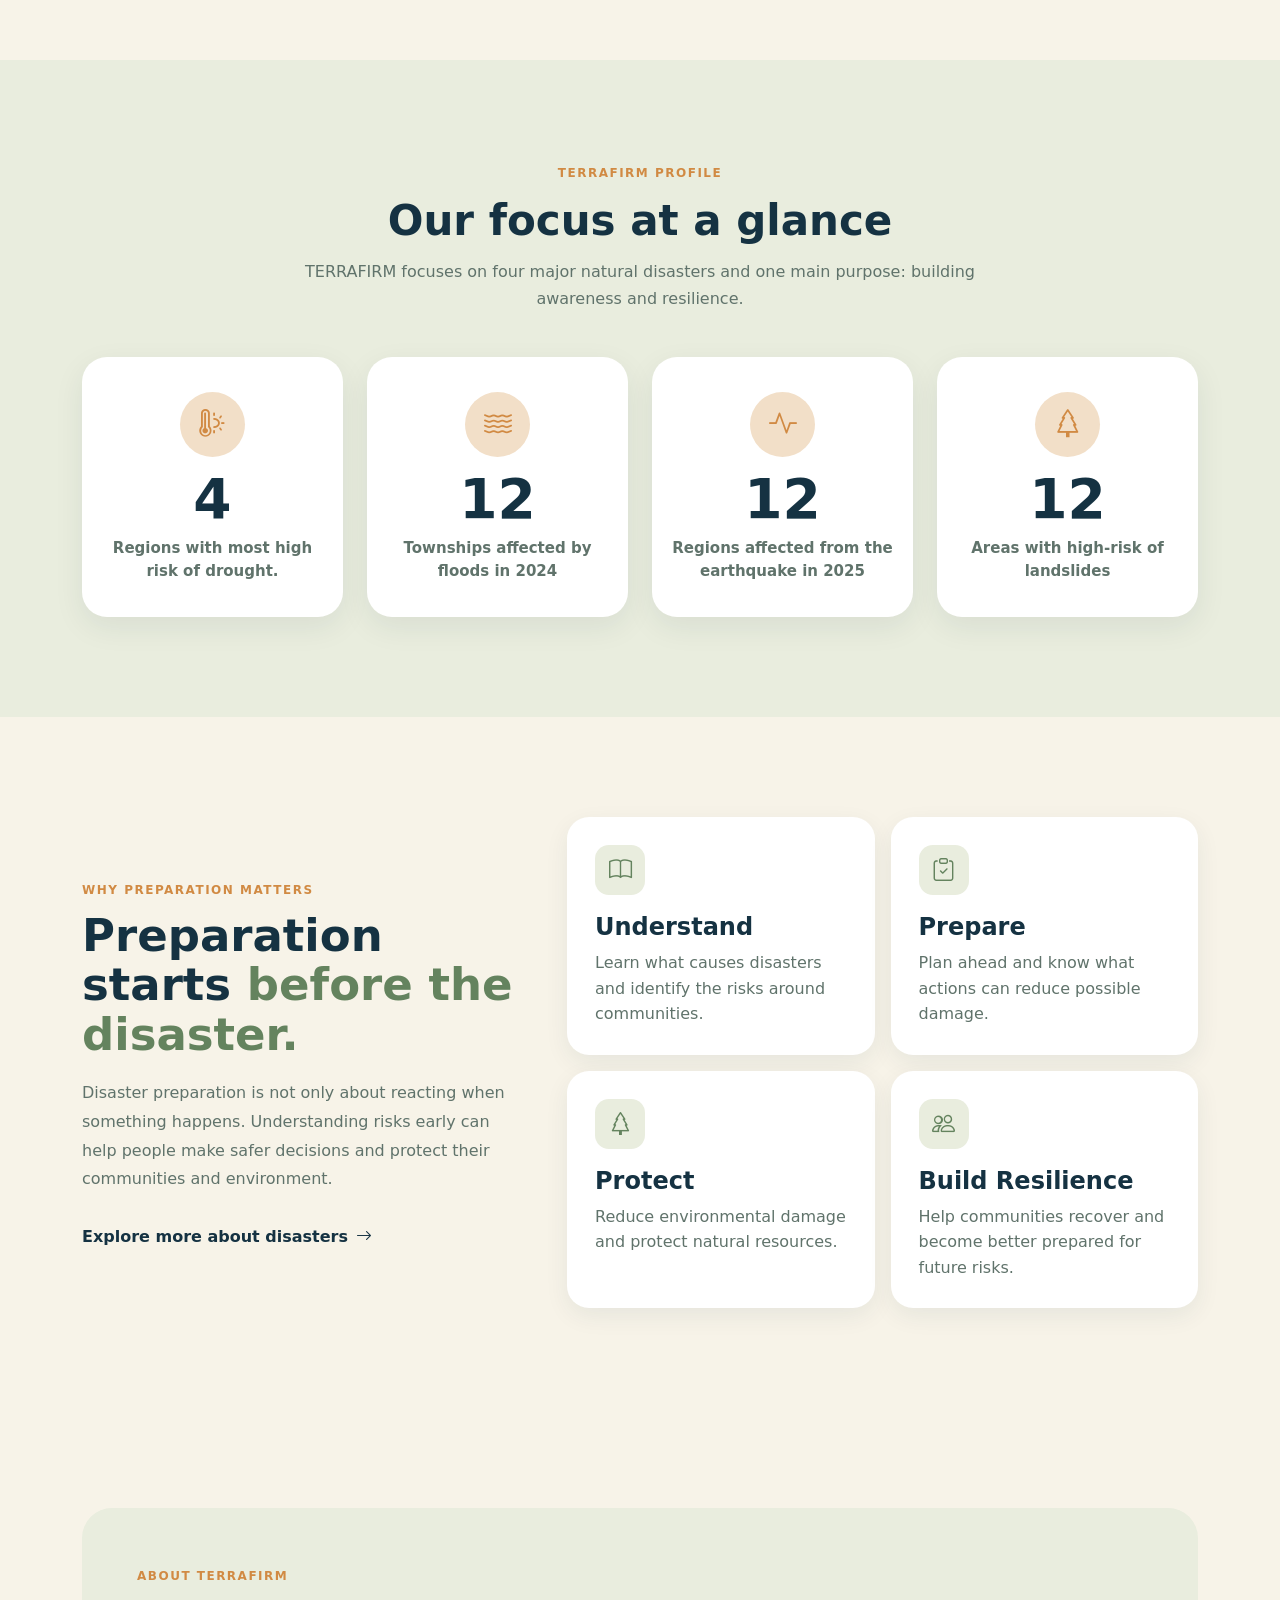
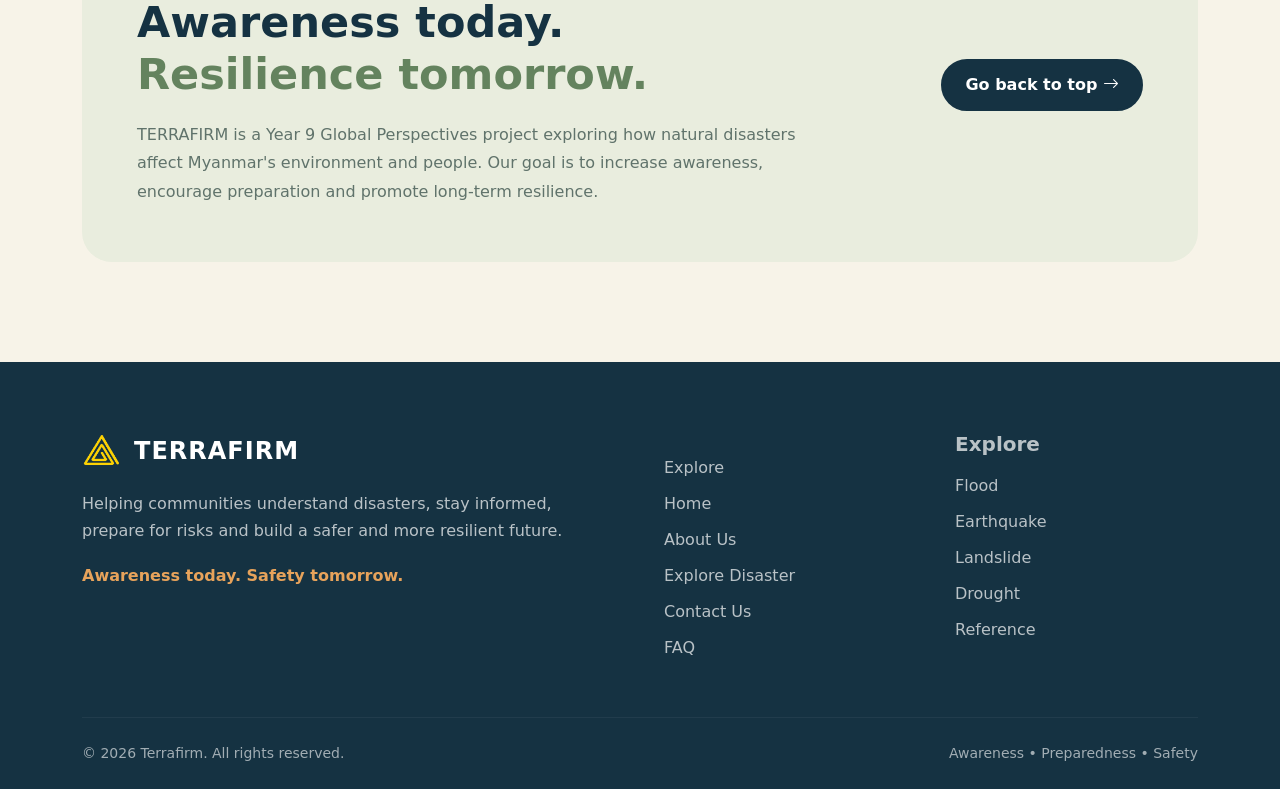
==== commit 4b679fad: "Update index.html" ====
--- a/index.html
+++ b/index.html
@@ -994,8 +994,9 @@
                 </div>
 
                 <div class="col-6 col-lg-3">
-                    <h5>Quick Links</h5>
-
+                    <br>
+
+                    <a href="./explore.html">Explore</a>
                     <a href="./index.html">Home</a>
                     <a href="./aboutUs.html">About Us</a>
                     <a href="./explore.html">Explore Disaster</a>
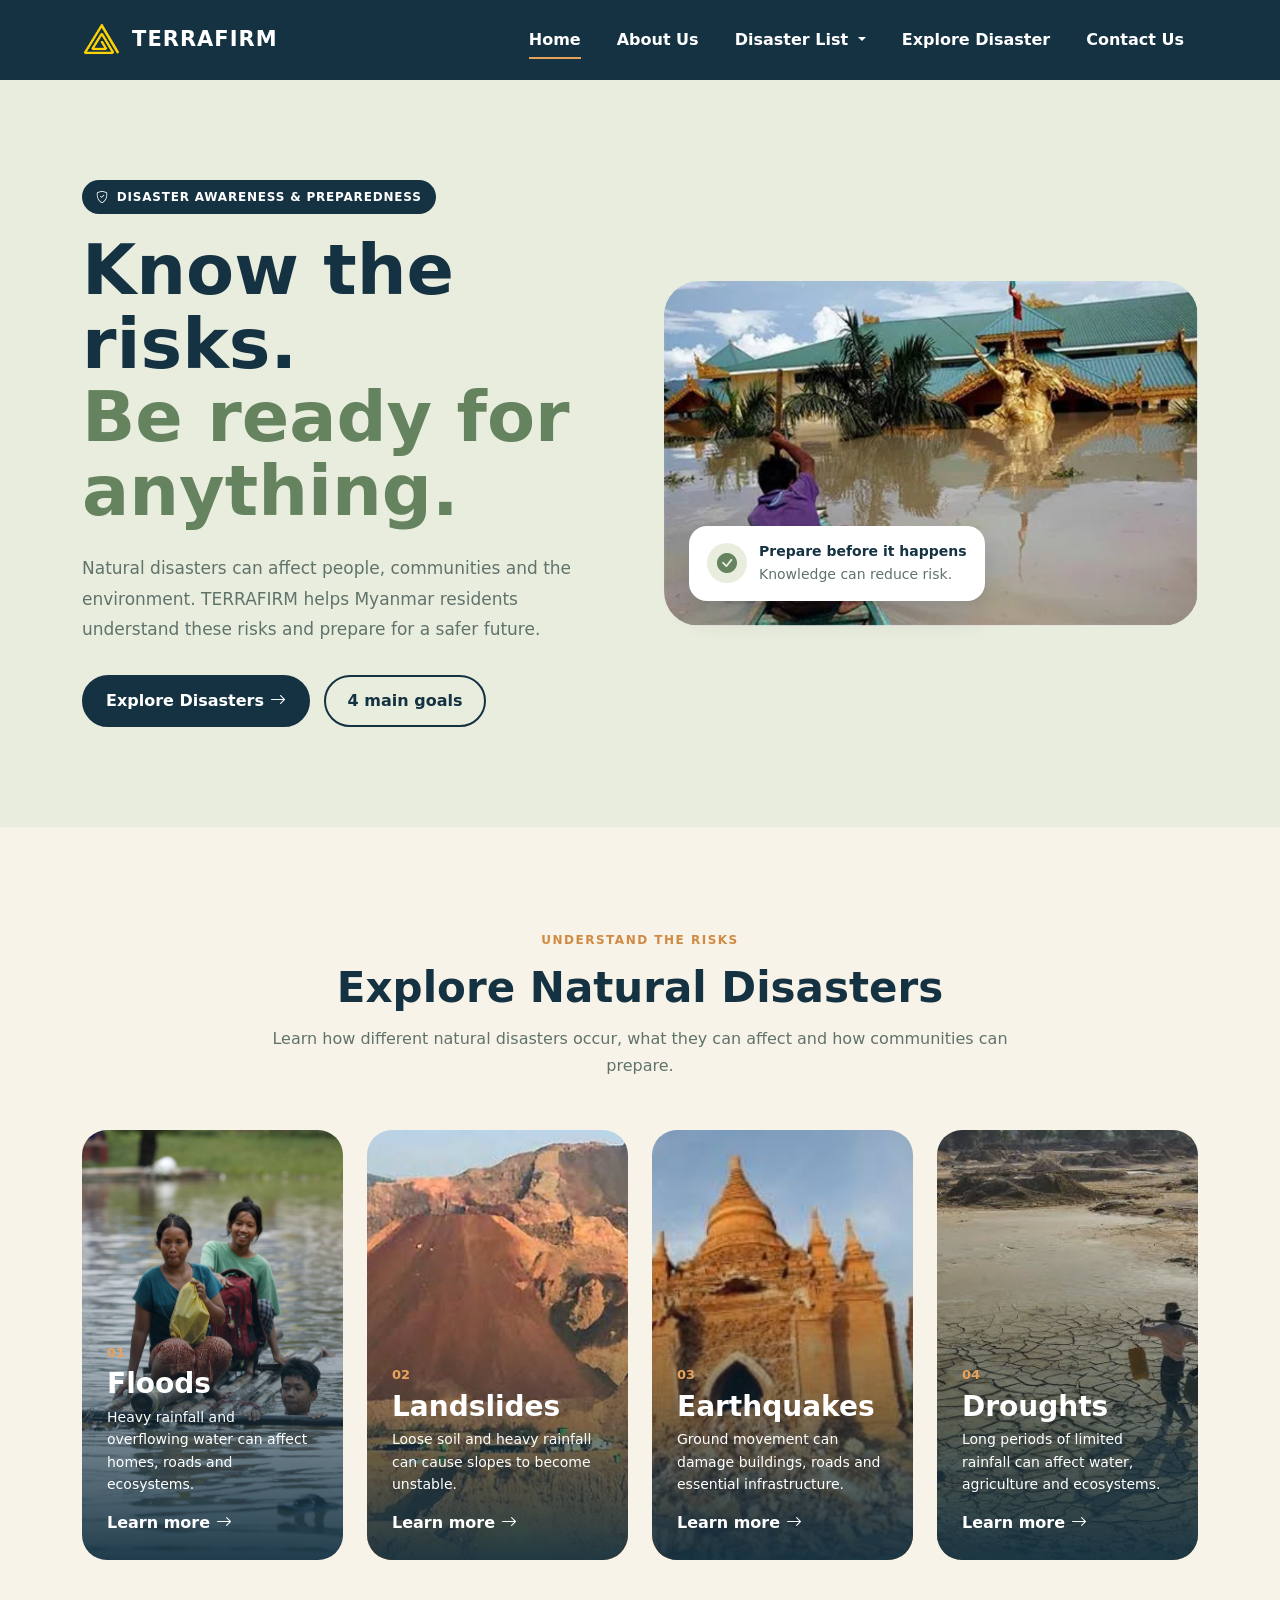
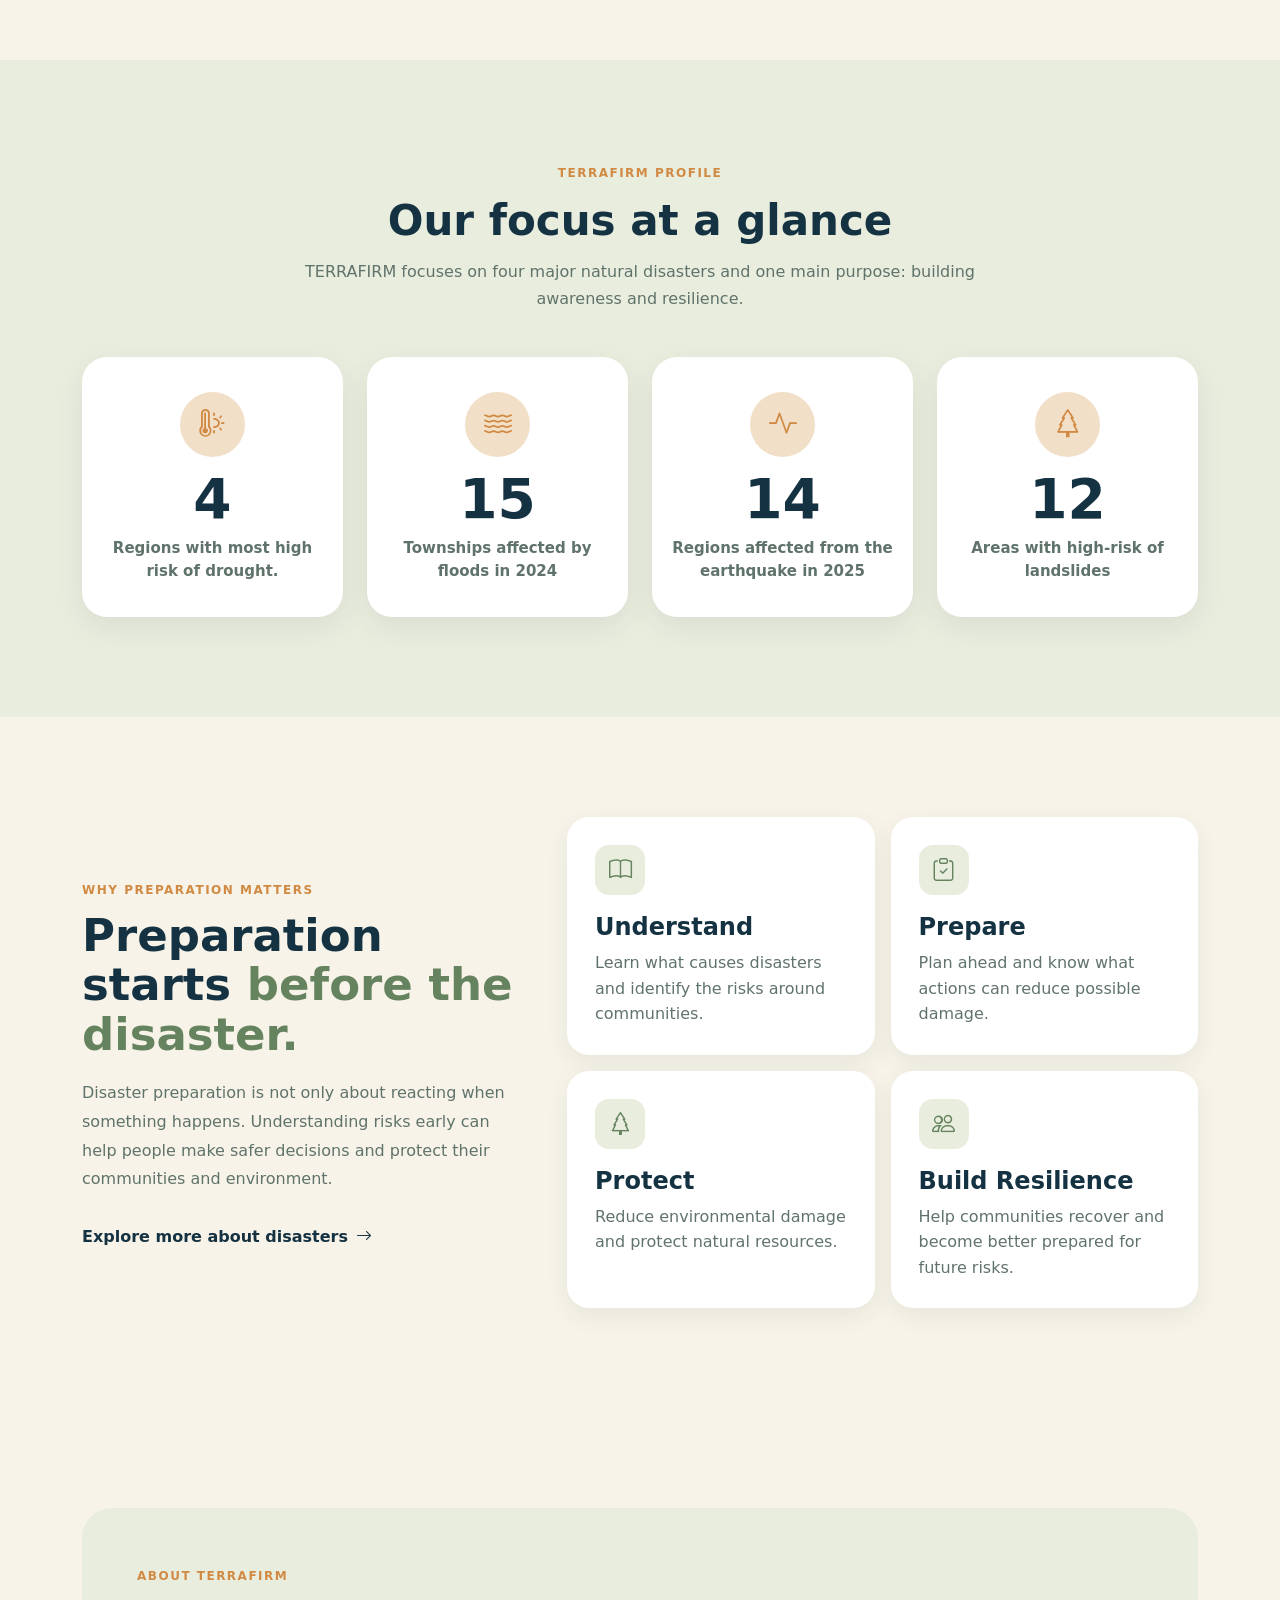
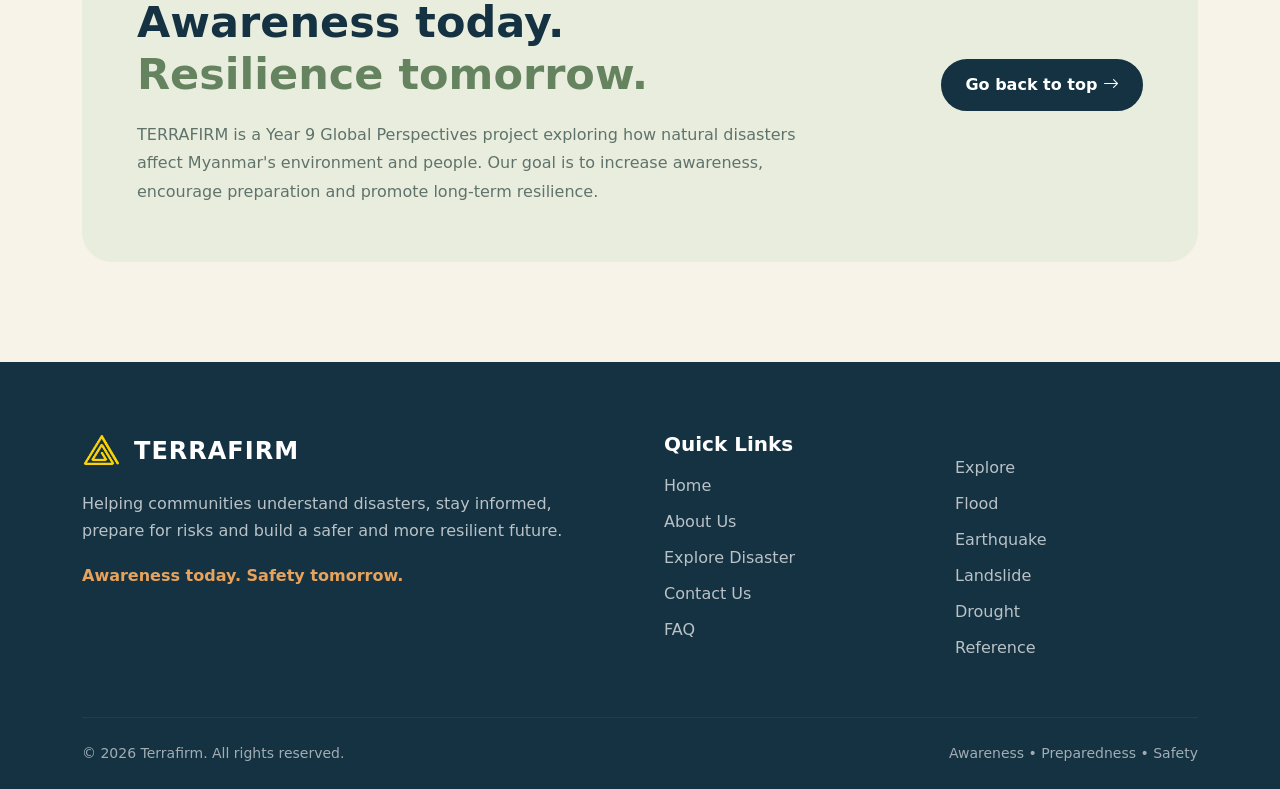
==== commit 08fb8423: "Update index.html" ====
--- a/index.html
+++ b/index.html
@@ -994,9 +994,8 @@
                 </div>
 
                 <div class="col-6 col-lg-3">
-                    <br>
-
-                    <a href="./explore.html">Explore</a>
+                    <h5>Quick Links</h5>
+
                     <a href="./index.html">Home</a>
                     <a href="./aboutUs.html">About Us</a>
                     <a href="./explore.html">Explore Disaster</a>
@@ -1005,8 +1004,9 @@
                 </div>
 
                 <div class="col-6 col-lg-3">
-                    <h5> <a href="./explore.html">Explore</a> </h5>
-
+                    <br>
+
+                    <a href="./explore.html">Explore</a>
                     <a href="./flood.html">Flood</a>
                     <a href="./earthquake.html">Earthquake</a>
                     <a href="./landslide.html">Landslide</a>
